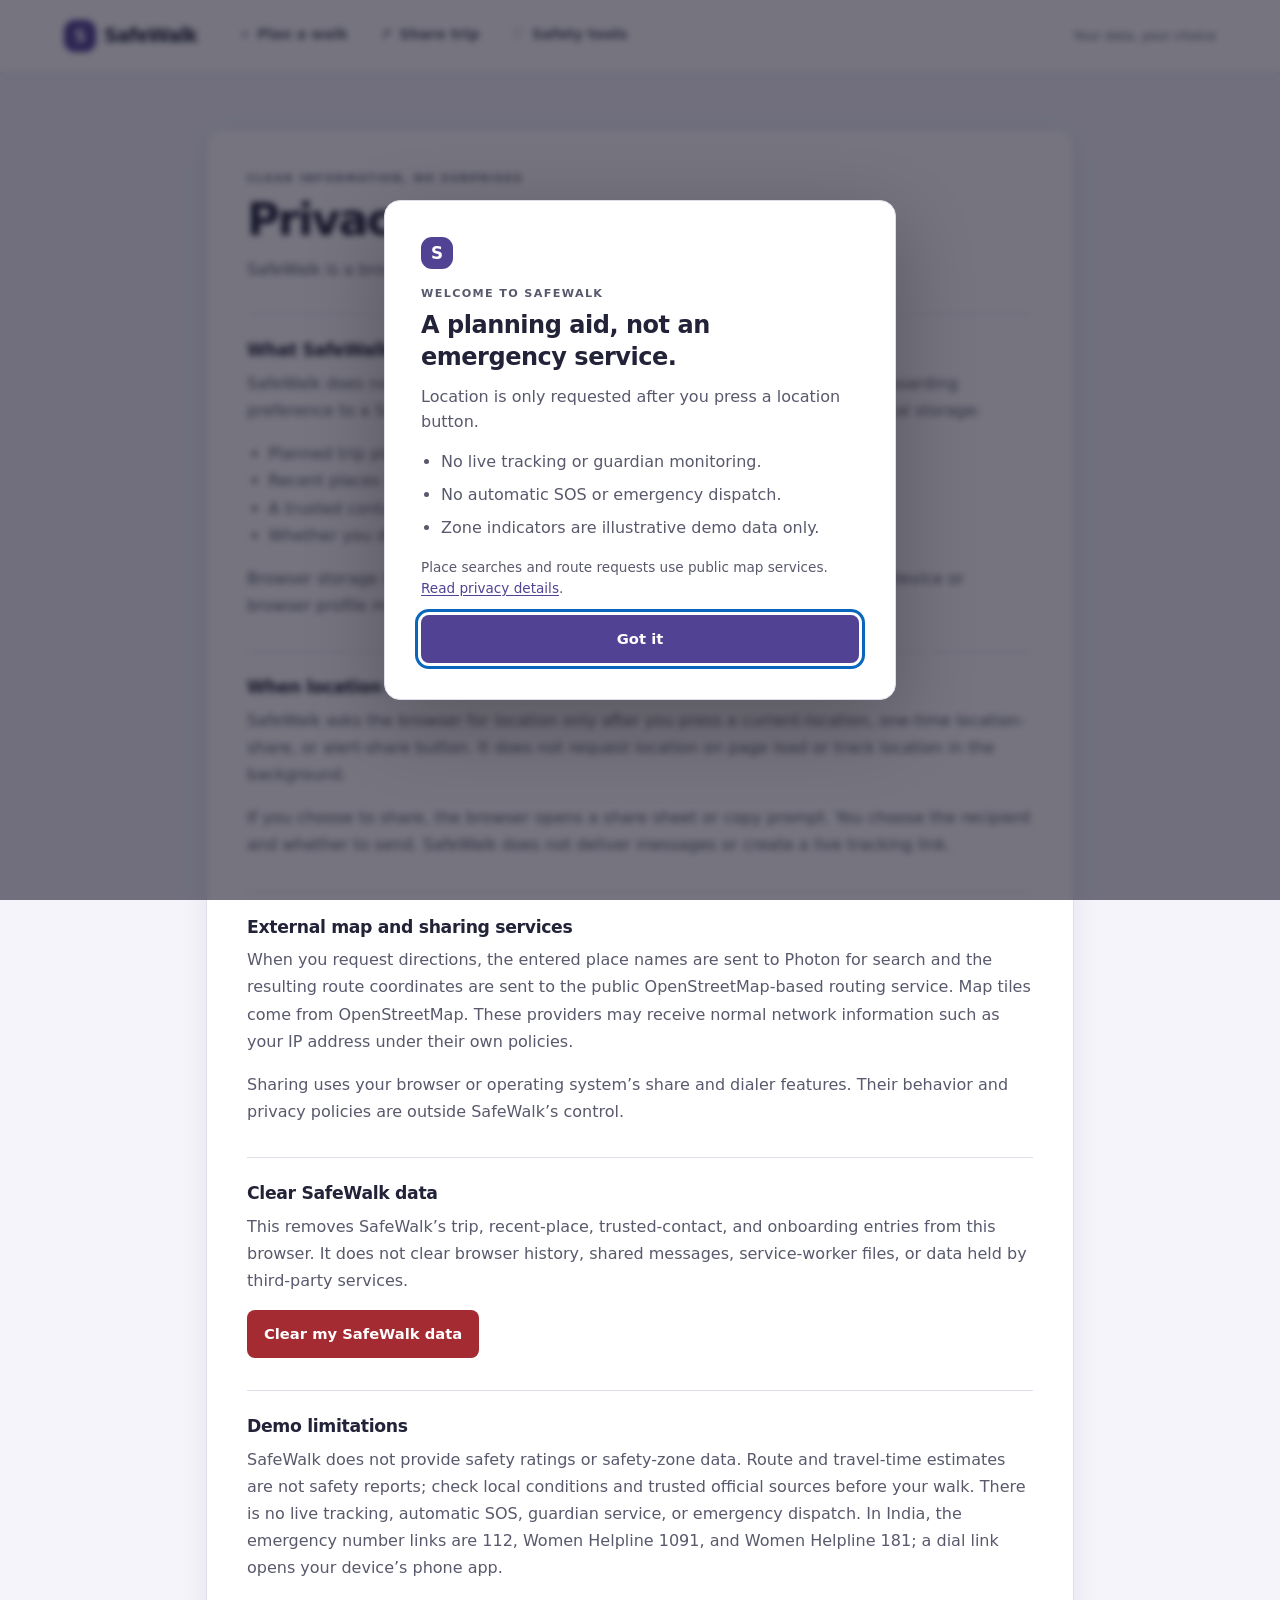
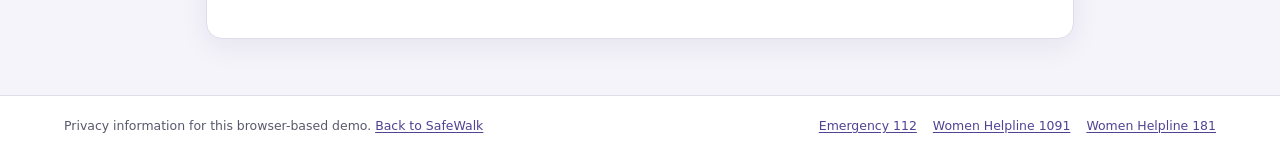
==== privacy.html @ 70c66b78 "Improve local setup and clarify safety limits Co-authored-by: Copilot <223556219+Copilot@users.norep" ====
<!doctype html>
<html lang="en">
  <head>
    <meta charset="utf-8">
    <meta name="viewport" content="width=device-width, initial-scale=1, viewport-fit=cover">
    <meta name="theme-color" content="#f5f4fb">
    <meta name="description" content="SafeWalk privacy information: browser storage, user-triggered location, and third-party map services.">
    <meta property="og:title" content="Privacy | SafeWalk">
    <meta property="og:description" content="Learn what SafeWalk stores locally and when your location is used.">
    <meta property="og:type" content="website">
    <link rel="manifest" href="manifest.json">
    <link rel="icon" href="assets/icon.svg" type="image/svg+xml">
    <link rel="stylesheet" href="css/style.css">
    <title>Privacy | SafeWalk</title>
    <script defer src="js/utils.js"></script>
    <script defer src="js/app.js"></script>
    <script defer src="js/privacy.js"></script>
  </head>
  <body>
    <a class="skip-link" href="#main-content">Skip to main content</a>
    <header class="site-header">
      <a class="brand" href="index.html" aria-label="SafeWalk home"><span class="brand-mark" aria-hidden="true">S</span>SafeWalk</a>
      <nav class="primary-nav" aria-label="Main navigation">
        <a class="nav-link" href="index.html"><span aria-hidden="true">⌖</span> Plan a walk</a>
        <a class="nav-link" href="track.html"><span aria-hidden="true">↗</span> Share trip</a>
        <a class="nav-link" href="safety.html"><span aria-hidden="true">♡</span> Safety tools</a>
      </nav>
      <span class="header-privacy">Your data, your choice</span>
    </header>

    <main id="main-content" class="feature-shell">
      <article class="feature-card card privacy-page">
        <div class="eyebrow">CLEAR INFORMATION, NO SURPRISES</div>
        <h1 id="page-title">Privacy.</h1>
        <p class="intro">SafeWalk is a browser-only demo. It has no application server or user accounts.</p>

        <section class="privacy-section">
          <h2>What SafeWalk stores</h2>
          <p>SafeWalk does not send your saved trip, trusted contact, recent searches, or onboarding preference to a SafeWalk server. These items may be stored in this browser’s local storage:</p>
          <ul>
            <li>Planned trip place names, distance, and walk estimate.</li>
            <li>Recent places you searched for.</li>
            <li>A trusted contact name and phone number, if you save one.</li>
            <li>Whether you dismissed the first-visit explanation.</li>
          </ul>
          <p>Browser storage is not encrypted by SafeWalk. Other people with access to this device or browser profile may be able to view it.</p>
        </section>

        <section class="privacy-section">
          <h2>When location is used</h2>
          <p>SafeWalk asks the browser for location only after you press a current-location, one-time location-share, or alert-share button. It does not request location on page load or track location in the background.</p>
          <p>If you choose to share, the browser opens a share sheet or copy prompt. You choose the recipient and whether to send. SafeWalk does not deliver messages or create a live tracking link.</p>
        </section>

        <section class="privacy-section">
          <h2>External map and sharing services</h2>
          <p>When you request directions, the entered place names are sent to Photon for search and the resulting route coordinates are sent to the public OpenStreetMap-based routing service. Map tiles come from OpenStreetMap. These providers may receive normal network information such as your IP address under their own policies.</p>
          <p>Sharing uses your browser or operating system’s share and dialer features. Their behavior and privacy policies are outside SafeWalk’s control.</p>
        </section>

        <section class="privacy-section">
          <h2>Clear SafeWalk data</h2>
          <p>This removes SafeWalk’s trip, recent-place, trusted-contact, and onboarding entries from this browser. It does not clear browser history, shared messages, service-worker files, or data held by third-party services.</p>
          <button id="clear-data" class="button button-danger" type="button">Clear my SafeWalk data</button>
        </section>

        <section class="privacy-section">
          <h2>Demo limitations</h2>
          <p>SafeWalk does not provide safety ratings or safety-zone data. Route and travel-time estimates are not safety reports; check local conditions and trusted official sources before your walk. There is no live tracking, automatic SOS, guardian service, or emergency dispatch. In India, the emergency number links are 112, Women Helpline 1091, and Women Helpline 181; a dial link opens your device’s phone app.</p>
        </section>
      </article>
    </main>

    <footer class="site-footer">
      <p>Privacy information for this browser-based demo. <a href="index.html">Back to SafeWalk</a></p>
      <p class="emergency-links"><a href="tel:112">Emergency 112</a><a href="tel:1091">Women Helpline 1091</a><a href="tel:181">Women Helpline 181</a></p>
    </footer>
    <nav class="mobile-nav" aria-label="Mobile navigation">
      <a href="index.html"><span aria-hidden="true">⌖</span>Plan</a>
      <a href="track.html"><span aria-hidden="true">↗</span>Share</a>
      <a href="safety.html"><span aria-hidden="true">♡</span>Safety</a>
      <a aria-current="page" href="privacy.html"><span aria-hidden="true">◉</span>Privacy</a>
    </nav>
    <div id="app-toast" class="toast" role="status" aria-live="polite" aria-atomic="true" hidden></div>
    <dialog id="onboarding-dialog" class="modal">
      <div class="modal-content">
        <span class="brand-mark" aria-hidden="true">S</span><p class="eyebrow">WELCOME TO SAFEWALK</p>
        <h2>A planning aid, not an emergency service.</h2>
        <p>Location is only requested after you press a location button.</p>
        <ul class="onboarding-list"><li>No live tracking or guardian monitoring.</li><li>No automatic SOS or emergency dispatch.</li><li>Zone indicators are illustrative demo data only.</li></ul>
        <p class="modal-privacy">Place searches and route requests use public map services. <a id="privacy-from-onboarding" href="privacy.html">Read privacy details</a>.</p>
        <button id="dismiss-onboarding" class="button button-primary full-button" type="button">Got it</button>
      </div>
    </dialog>
  </body>
</html>
---- css/style.css ----
:root {
  color-scheme: light dark;
  font-family: Inter, ui-sans-serif, system-ui, -apple-system, BlinkMacSystemFont, "Segoe UI", sans-serif;
  font-synthesis: none;
  text-rendering: optimizeLegibility;
  -webkit-font-smoothing: antialiased;
  -moz-osx-font-smoothing: grayscale;
  --space-1: .25rem;
  --space-2: .5rem;
  --space-3: .75rem;
  --space-4: 1rem;
  --space-5: 1.25rem;
  --space-6: 1.5rem;
  --space-8: 2rem;
  --space-10: 2.5rem;
  --radius-sm: .5rem;
  --radius-md: .75rem;
  --radius-lg: 1rem;
  --radius-xl: 1.25rem;
  --shadow-card: 0 8px 28px rgb(34 31 62 / 7%);
  --primary: #514294;
  --primary-hover: #423477;
  --button-primary: #514294;
  --button-primary-hover: #423477;
  --primary-soft: #eeebfa;
  --on-primary-soft: #34256d;
  --accent: #11766f;
  --danger: #a52b32;
  --danger-hover: #852129;
  --button-danger: #a52b32;
  --button-danger-hover: #852129;
  --danger-soft: #fff0ef;
  --text: #222238;
  --muted: #58596c;
  --subtle: #707185;
  --surface: #fff;
  --surface-raised: #fbfaff;
  --page: #f5f4fb;
  --line: #dedde9;
  --focus: #0867bd;
}

* { box-sizing: border-box; }

html { min-width: 320px; min-height: 100%; scroll-behavior: smooth; }
body { min-width: 320px; min-height: 100vh; margin: 0; padding-bottom: env(safe-area-inset-bottom); color: var(--text); background: var(--page); font-size: 1rem; line-height: 1.55; }
button, input, textarea { font: inherit; }
button, a { -webkit-tap-highlight-color: transparent; }
button { color: inherit; }
a { color: var(--primary); text-underline-offset: .15em; }
a:hover { color: var(--primary-hover); }
img, svg { max-width: 100%; }
h1, h2, h3, p { margin-top: 0; }
h1 { margin-bottom: var(--space-3); font-size: clamp(2rem, 5vw, 2.8rem); line-height: 1.12; letter-spacing: -.045em; }
h2 { font-size: 1.2rem; line-height: 1.3; letter-spacing: -.02em; }
[hidden] { display: none !important; }

:focus-visible { outline: 3px solid var(--focus); outline-offset: 3px; }
.skip-link { position: fixed; z-index: 2000; top: var(--space-2); left: var(--space-2); padding: var(--space-3) var(--space-4); transform: translateY(-160%); border-radius: var(--radius-sm); color: #fff; background: var(--primary); }
.skip-link:focus { transform: translateY(0); }

.site-header { position: sticky; z-index: 50; top: 0; display: flex; min-height: 4.5rem; align-items: center; gap: var(--space-8); padding: 0 clamp(1rem, 5vw, 5.5rem); border-bottom: 1px solid var(--line); background: var(--surface); }
.brand { display: inline-flex; min-height: 44px; align-items: center; gap: var(--space-2); color: var(--text); font-size: 1.18rem; font-weight: 800; letter-spacing: -.04em; text-decoration: none; }
.brand:hover { color: var(--text); }
.brand-mark { display: inline-grid; width: 2rem; height: 2rem; flex: 0 0 auto; place-items: center; border-radius: 11px; color: #fff; background: var(--primary); font-size: 1.05rem; font-weight: 800; }
.primary-nav { display: flex; height: 4.5rem; align-items: stretch; gap: var(--space-2); }
.nav-link { display: inline-flex; min-height: 44px; align-items: center; gap: var(--space-2); padding: 0 var(--space-3); border-bottom: 3px solid transparent; color: var(--muted); font-size: .88rem; font-weight: 600; text-decoration: none; transition: color 180ms ease, border-color 180ms ease; }
.nav-link[aria-current="page"] { border-color: var(--primary); color: var(--primary); }
.header-privacy { display: inline-flex; min-height: 44px; align-items: center; gap: var(--space-2); margin-left: auto; color: var(--muted); font-size: .8rem; text-decoration: none; }
.privacy-dot { width: .55rem; height: .55rem; border-radius: 50%; background: var(--accent); }
.offline-banner { padding: var(--space-3) var(--space-4); color: var(--text); background: #fff2cc; text-align: center; font-size: .88rem; }

.app-shell { display: grid; width: min(100%, 1440px); grid-template-columns: minmax(320px, 430px) minmax(0, 1fr); align-items: start; gap: clamp(1.5rem, 4vw, 3.5rem); margin: 0 auto; padding: clamp(1.5rem, 5vw, 3.5rem) clamp(1rem, 5vw, 5.5rem); }
.planner { padding: var(--space-2) 0; }
.eyebrow { display: block; margin-bottom: var(--space-2); color: var(--subtle); font-size: .7rem; font-weight: 750; letter-spacing: .12em; }
.intro { margin-bottom: var(--space-6); color: var(--muted); font-size: 1rem; }
.route-form { position: relative; }
.route-form label, .stack-form label, .safety-section label { display: block; margin: 0 0 var(--space-2); color: var(--text); font-size: .88rem; font-weight: 700; }
.input-wrap { display: flex; min-height: 3rem; align-items: center; padding: 0 var(--space-3); border: 1px solid var(--line); border-radius: var(--radius-sm); background: var(--surface); transition: border-color 180ms ease, box-shadow 180ms ease; }
.input-wrap:focus-within { border-color: var(--primary); box-shadow: 0 0 0 3px color-mix(in srgb, var(--primary) 16%, transparent); }
.input-wrap input { width: 100%; min-width: 0; min-height: 2.8rem; border: 0; outline: 0; color: var(--text); background: transparent; font-size: .92rem; }
.input-wrap input::placeholder, input::placeholder, textarea::placeholder { color: var(--subtle); opacity: 1; }
.field-dot { width: .65rem; height: .65rem; flex: 0 0 auto; margin-right: var(--space-3); border: 2px solid var(--accent); border-radius: 50%; }
.destination-dot { border-color: var(--danger); }
.text-button { min-height: 44px; padding: var(--space-2) 0; border: 0; color: var(--primary); background: transparent; font-size: .88rem; font-weight: 650; text-align: left; cursor: pointer; }
.text-button:hover { text-decoration: underline; }
.location-button { margin: var(--space-1) 0 var(--space-3) var(--space-5); }
.route-connector { position: absolute; top: 5rem; left: 1.29rem; height: 2.5rem; border-left: 1px dashed var(--line); }

.button { display: inline-flex; min-height: 48px; align-items: center; justify-content: center; gap: var(--space-3); padding: var(--space-3) var(--space-4); border: 1px solid transparent; border-radius: var(--radius-sm); font-size: .92rem; font-weight: 700; line-height: 1.25; text-align: center; text-decoration: none; cursor: pointer; transition: background-color 180ms ease, border-color 180ms ease, color 180ms ease, transform 180ms ease; }
.button:hover { transform: translateY(-1px); }
.button:disabled { transform: none; cursor: wait; opacity: .7; }
.button-primary { color: #fff; background: var(--button-primary); }
.button-primary:hover { color: #fff; background: var(--button-primary-hover); }
.button-secondary { border-color: var(--line); color: var(--primary); background: var(--surface); }
.button-secondary:hover { border-color: var(--primary); color: var(--primary-hover); background: var(--primary-soft); }
.button-danger { color: #fff; background: var(--button-danger); }
.button-danger:hover { color: #fff; background: var(--button-danger-hover); }
.full-button { display: flex; width: 100%; margin-top: var(--space-4); }
.compact-button { min-height: 44px; padding: var(--space-2) var(--space-3); }
.status { min-height: 1.5rem; margin: var(--space-3) 0 0; color: var(--muted); font-size: .84rem; line-height: 1.5; }
.status.error { color: var(--danger); }

.card { border: 1px solid var(--line); border-radius: var(--radius-lg); background: var(--surface); box-shadow: var(--shadow-card); }
.route-result { margin-top: var(--space-4); padding: var(--space-5); }
.result-heading { display: flex; align-items: center; justify-content: space-between; gap: var(--space-3); }
.result-heading h2 { margin: 0; overflow-wrap: anywhere; font-size: 1.08rem; }
.metrics-row { display: grid; grid-template-columns: repeat(2, minmax(0, 1fr)); gap: var(--space-3); margin: var(--space-4) 0; }
.metric { display: grid; gap: var(--space-1); padding: var(--space-3); border-radius: var(--radius-sm); background: var(--surface-raised); }
.metric-label { color: var(--muted); font-size: .76rem; }
.metric strong { font-size: 1rem; }
.disclaimer, .demo-note { margin: var(--space-3) 0 0; color: var(--muted); font-size: .78rem; line-height: 1.5; }
.recent-searches { margin-top: var(--space-6); }
.section-heading { display: flex; align-items: center; justify-content: space-between; }
.section-heading h2 { margin: 0; font-size: 1rem; }
.recent-list { display: grid; gap: var(--space-2); margin: var(--space-2) 0 0; padding: 0; list-style: none; }
.recent-list button { width: 100%; min-height: 44px; padding: var(--space-2) var(--space-3); border: 1px solid var(--line); border-radius: var(--radius-sm); color: var(--text); background: var(--surface); text-align: left; cursor: pointer; }
.recent-list button:hover { border-color: var(--primary); background: var(--primary-soft); }
.attribution { margin: var(--space-5) 0 0; color: var(--muted); font-size: .75rem; line-height: 1.6; }
.attribution a { color: var(--primary); }

.map-panel { position: sticky; top: 5.5rem; min-height: 34rem; overflow: hidden; background: var(--surface-raised); }
#map { width: 100%; height: 34rem; min-height: 28rem; background: var(--surface-raised); }
.map-placeholder { display: grid; min-height: 28rem; place-items: center; margin: 0; padding: var(--space-8); color: var(--muted); text-align: center; }
.map-hint { position: absolute; z-index: 400; top: var(--space-4); left: 50%; transform: translateX(-50%); padding: var(--space-2) var(--space-3); border: 1px solid var(--line); border-radius: var(--radius-sm); color: var(--muted); background: var(--surface); box-shadow: var(--shadow-card); font-size: .78rem; white-space: nowrap; pointer-events: none; }
.map-hint span { color: var(--primary); }
.leaflet-container { font-family: inherit; }
.leaflet-control-zoom a { width: 44px !important; height: 44px !important; line-height: 44px !important; }

.feature-shell { width: min(100%, 900px); margin: 0 auto; padding: clamp(1.5rem, 5vw, 3.5rem) var(--space-4); }
.feature-card { padding: clamp(1.25rem, 5vw, 2.5rem); }
.feature-card > .intro { max-width: 42rem; }
.feature-card h1 { margin-bottom: var(--space-3); }
.feature-card h2 { margin: 0 0 var(--space-2); font-size: 1.18rem; }
.card-inset { padding: var(--space-5); border: 1px solid var(--line); border-radius: var(--radius-md); background: var(--surface-raised); }
.trip-details h2 { margin: var(--space-1) 0; overflow-wrap: anywhere; }
.trip-details .metrics-row { margin-bottom: var(--space-2); }
.muted-copy, .empty-state p, .location-share p, .safety-section > p, .emergency-card p, .notice { color: var(--muted); font-size: .9rem; line-height: 1.6; }
.button-row { display: flex; flex-wrap: wrap; gap: var(--space-2); margin-top: var(--space-3); }
.button-row .button { flex: 1 1 10rem; }
.empty-state { margin: var(--space-4) 0; }
.empty-state p { margin-bottom: var(--space-3); }
.location-share { margin-top: var(--space-5); }
.section-icon { display: grid; width: 2.5rem; height: 2.5rem; place-items: center; margin-bottom: var(--space-3); border-radius: var(--radius-sm); color: var(--primary); background: var(--primary-soft); font-size: 1.2rem; }
.notice { margin: var(--space-5) 0 0; padding: var(--space-4); border-left: 4px solid var(--accent); border-radius: var(--radius-sm); background: var(--surface-raised); }

.emergency-card { display: flex; align-items: center; justify-content: space-between; gap: var(--space-5); padding: var(--space-5); border: 1px solid color-mix(in srgb, var(--danger) 30%, var(--line)); border-radius: var(--radius-md); background: var(--danger-soft); }
.emergency-card h2 { margin: 0 0 var(--space-2); }
.emergency-card p { margin: 0; }
.emergency-button { min-width: 9.5rem; min-height: 56px; font-size: 1rem; }
.safety-section, .privacy-section { margin-top: var(--space-8); padding-top: var(--space-6); border-top: 1px solid var(--line); }
.safety-section h2, .privacy-section h2 { margin-bottom: var(--space-2); font-size: 1.08rem; }
.safety-section > p { margin-bottom: var(--space-3); }
.stack-form { display: grid; gap: var(--space-2); }
.stack-form label { margin: var(--space-2) 0 0; }
.stack-form input, .safety-section input, .safety-section textarea { width: 100%; min-height: 48px; padding: var(--space-3); border: 1px solid var(--line); border-radius: var(--radius-sm); color: var(--text); background: var(--surface); }
.safety-section textarea { min-height: 7rem; resize: vertical; }
.stack-form input:focus-visible, .safety-section input:focus-visible, .safety-section textarea:focus-visible { outline: 3px solid var(--focus); outline-offset: 2px; }
.field-help { margin: 0; color: var(--muted); font-size: .78rem; }
.saved-contact { display: flex; align-items: center; justify-content: space-between; gap: var(--space-3); margin-top: var(--space-4); padding: var(--space-3); border: 1px solid var(--line); border-radius: var(--radius-sm); background: var(--surface-raised); }
.saved-contact span { display: grid; gap: var(--space-1); overflow-wrap: anywhere; }
.saved-contact small { color: var(--muted); }
.privacy-section p, .privacy-section li { color: var(--muted); line-height: 1.7; }
.privacy-section ul { padding-left: 1.35rem; }

.site-footer { display: flex; flex-wrap: wrap; align-items: center; justify-content: space-between; gap: var(--space-3) var(--space-6); padding: var(--space-5) clamp(1rem, 5vw, 5.5rem) calc(var(--space-5) + env(safe-area-inset-bottom)); border-top: 1px solid var(--line); color: var(--muted); background: var(--surface); font-size: .78rem; }
.site-footer p { margin: 0; }
.site-footer a { color: var(--primary); }
.emergency-links { display: flex; flex-wrap: wrap; gap: var(--space-3) var(--space-4); }
.mobile-nav { display: none; }

.toast { position: fixed; z-index: 2000; right: var(--space-4); bottom: var(--space-4); max-width: min(28rem, calc(100vw - 2rem)); padding: var(--space-3) var(--space-4); border: 1px solid var(--line); border-left: 4px solid var(--primary); border-radius: var(--radius-sm); color: var(--text); background: var(--surface); box-shadow: var(--shadow-card); font-size: .88rem; }
.toast[data-type="error"] { border-left-color: var(--danger); }
.toast[data-type="success"] { border-left-color: var(--accent); }
.modal { width: min(32rem, calc(100vw - 2rem)); max-width: none; max-height: min(90vh, 48rem); padding: 0; overflow: auto; border: 1px solid var(--line); border-radius: var(--radius-lg); color: var(--text); background: var(--surface); box-shadow: 0 24px 80px rgb(0 0 0 / 24%); }
.modal::backdrop { background: rgb(18 17 35 / 58%); backdrop-filter: blur(3px); }
.modal-content { padding: clamp(1.5rem, 5vw, 2.25rem); }
.modal-content .brand-mark { margin-bottom: var(--space-4); }
.modal-content h2 { margin-bottom: var(--space-3); font-size: 1.5rem; }
.modal-content p, .onboarding-list { color: var(--muted); }
.onboarding-list { display: grid; gap: var(--space-2); padding-left: 1.25rem; }
.modal-privacy { font-size: .85rem; }
.modal-overlay { position: fixed; z-index: 1500; inset: 0; display: grid; place-items: center; padding: var(--space-4); background: rgb(14 12 28 / 94%); }
.call-screen { display: flex; width: min(27rem, 100%); min-height: min(42rem, 90vh); flex-direction: column; align-items: center; justify-content: space-evenly; padding: var(--space-6); border: 1px solid rgb(255 255 255 / 22%); border-radius: var(--radius-xl); color: #fff; background: linear-gradient(160deg, #282044, #12121f); text-align: center; }
.call-demo-badge { padding: var(--space-2) var(--space-3); border: 1px solid rgb(255 255 255 / 38%); border-radius: 999px; font-size: .72rem; font-weight: 800; letter-spacing: .08em; }
.caller-orbit { display: grid; width: 8rem; height: 8rem; place-items: center; border: 1px solid rgb(255 255 255 / 32%); border-radius: 50%; animation: call-pulse 1800ms ease-out infinite; }
.caller-orbit span { display: grid; width: 6rem; height: 6rem; place-items: center; border-radius: 50%; color: #34256d; background: #fff; font-size: 2rem; }
.call-label { margin: 0; color: #e3deee; }
.call-screen h2 { margin: 0; font-size: 2rem; }
.call-screen p { color: #e3deee; }
.call-screen .button { min-width: 12rem; }
.cover-overlay { position: fixed; z-index: 1600; inset: 0; display: grid; place-items: center; padding: var(--space-4); color: #20202b; background: #f1f0eb; }
.cover-card { width: min(28rem, 100%); padding: var(--space-8); border-radius: var(--radius-lg); background: #fff; box-shadow: var(--shadow-card); }
.cover-card h2 { font-size: 1.6rem; }

.route-loading { display: grid; gap: var(--space-3); margin-top: var(--space-4); }
.skeleton { display: block; border-radius: var(--radius-sm); background: linear-gradient(90deg, var(--line), var(--surface-raised), var(--line)); background-size: 200% 100%; animation: shimmer 1400ms ease-in-out infinite; }
.skeleton-line { width: 90%; height: 1rem; }
.skeleton-line.short { width: 56%; }
.skeleton-card { height: 6rem; }
@keyframes shimmer { to { background-position: -200% 0; } }
@keyframes call-pulse { 50% { box-shadow: 0 0 0 16px rgb(255 255 255 / 6%); } }

@media (prefers-color-scheme: dark) {
  :root {
    --primary: #c4b8ff;
    --primary-hover: #d7ceff;
    --button-primary: #6554a1;
    --button-primary-hover: #7866b7;
    --primary-soft: #302a49;
    --on-primary-soft: #e5dcff;
    --accent: #69d6c6;
    --danger: #ff9a9d;
    --danger-hover: #ffb1b1;
    --button-danger: #a52b32;
    --button-danger-hover: #852129;
    --danger-soft: #3b252b;
    --text: #f0effa;
    --muted: #c5c3d6;
    --subtle: #aaa8bd;
    --surface: #1d1b29;
    --surface-raised: #252332;
    --page: #15141d;
    --line: #3a3848;
    --focus: #88c7ff;
    --shadow-card: 0 8px 28px rgb(0 0 0 / 18%);
  }
  .brand-mark { color: #181522; }
  .input-wrap input { color: var(--text); }
  .emergency-card { border-color: #704146; }
  .demo-pill { color: var(--on-primary-soft); }
  .offline-banner { color: #261e08; }
}

@media (max-width: 760px) {
  body { padding-bottom: calc(4.5rem + env(safe-area-inset-bottom)); }
  .site-header { position: relative; min-height: 4rem; justify-content: space-between; padding: 0 var(--space-4); }
  .primary-nav { display: none; }
  .header-privacy { margin-left: auto; font-size: .76rem; }
  .app-shell { display: flex; flex-direction: column; gap: var(--space-5); padding: var(--space-6) var(--space-4); }
  .planner { width: 100%; }
  .map-panel { position: relative; top: auto; width: 100%; min-height: 25rem; }
  #map, .map-placeholder { height: 25rem; min-height: 25rem; }
  .feature-shell { padding: var(--space-6) var(--space-4); }
  .feature-card { padding: var(--space-5); }
  .emergency-card { align-items: stretch; flex-direction: column; }
  .emergency-button { width: 100%; }
  .site-footer { padding-bottom: calc(var(--space-5) + 4.5rem + env(safe-area-inset-bottom)); }
  .mobile-nav { position: fixed; z-index: 100; right: 0; bottom: 0; left: 0; display: grid; grid-template-columns: repeat(4, 1fr); padding: var(--space-1) var(--space-2) calc(var(--space-1) + env(safe-area-inset-bottom)); border-top: 1px solid var(--line); background: var(--surface); }
  .mobile-nav a { display: flex; min-height: 3.5rem; flex-direction: column; align-items: center; justify-content: center; gap: 1px; border-radius: var(--radius-sm); color: var(--muted); font-size: .7rem; font-weight: 650; text-decoration: none; }
  .mobile-nav a span { font-size: 1.15rem; line-height: 1.2; }
  .mobile-nav a[aria-current="page"] { color: var(--primary); background: var(--primary-soft); }
  .toast { right: var(--space-3); bottom: calc(4.5rem + var(--space-2) + env(safe-area-inset-bottom)); left: var(--space-3); max-width: none; }
}

@media (max-width: 420px) {
  .header-privacy { max-width: 9rem; font-size: .7rem; }
  .card-inset { padding: var(--space-4); }
  .metrics-row { gap: var(--space-2); }
}

@media (prefers-reduced-motion: reduce) {
  *, *::before, *::after { scroll-behavior: auto !important; animation-duration: .01ms !important; animation-iteration-count: 1 !important; transition-duration: .01ms !important; }
}
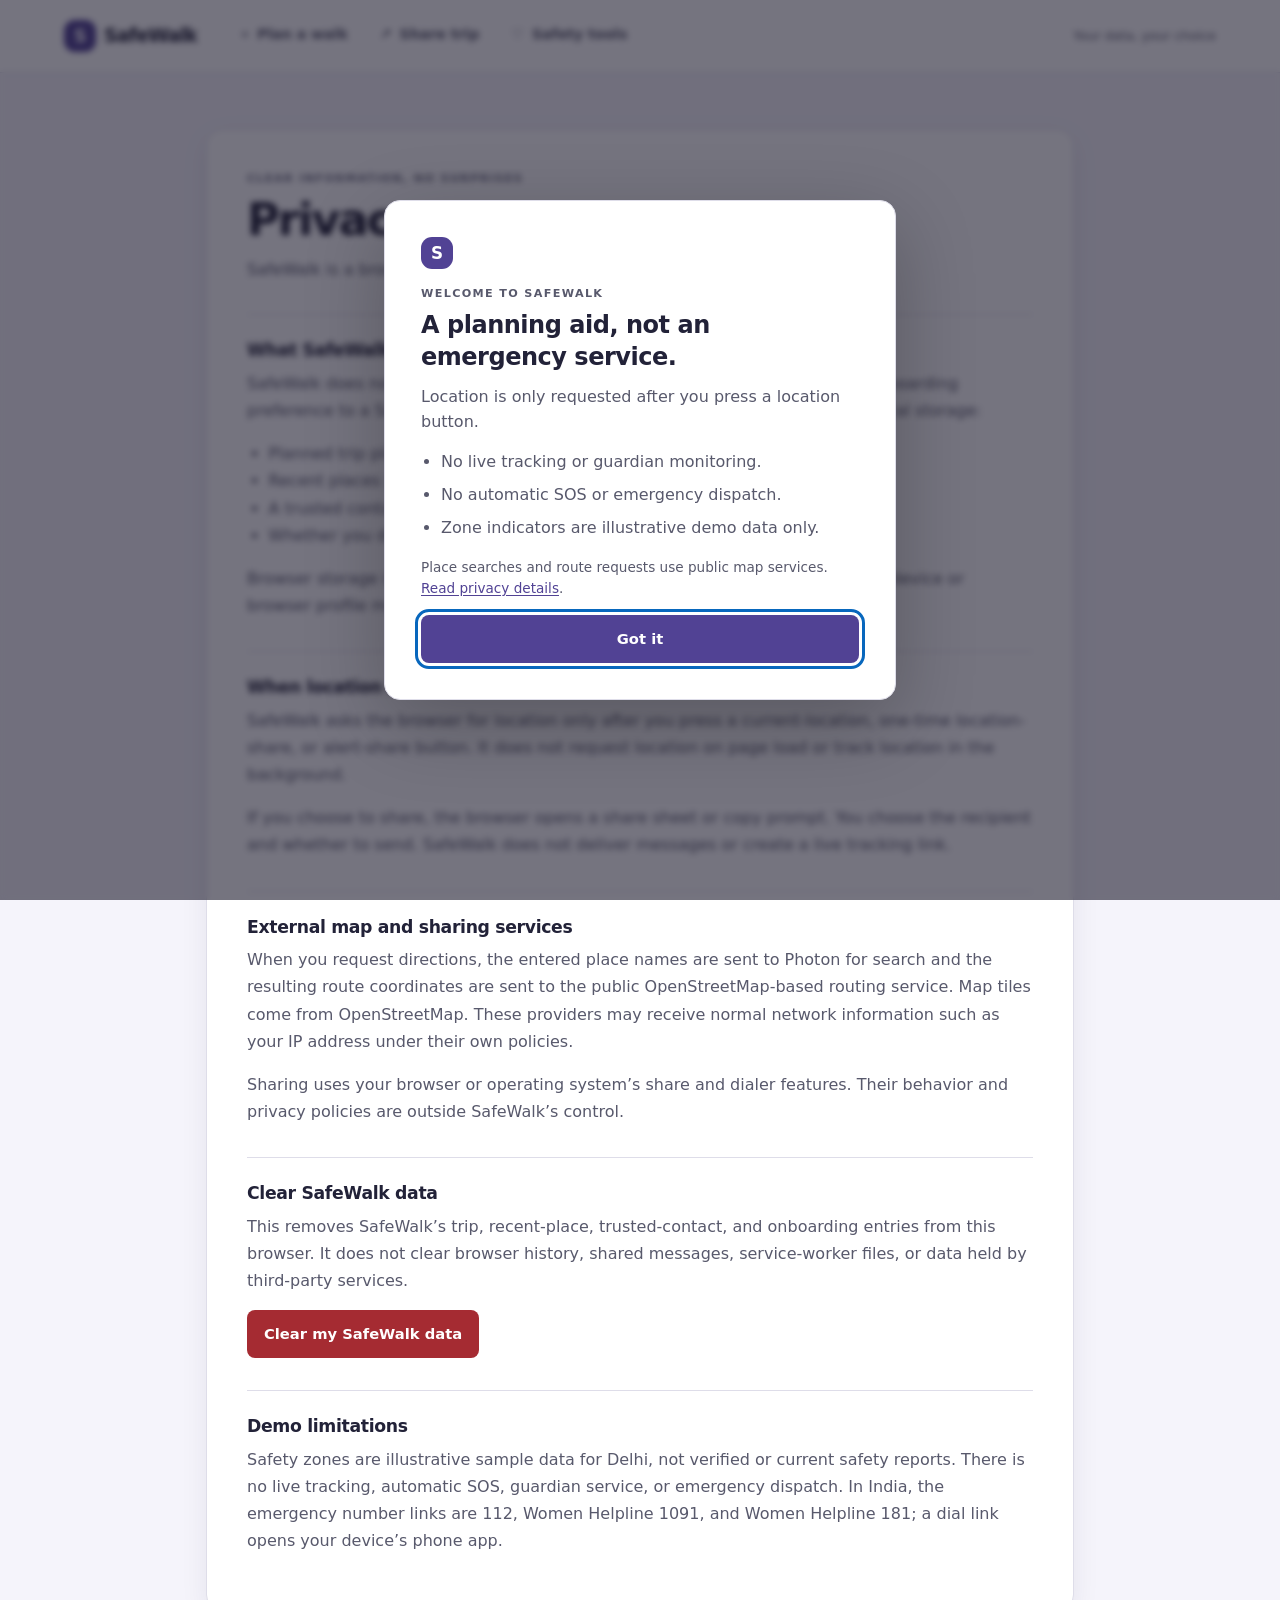
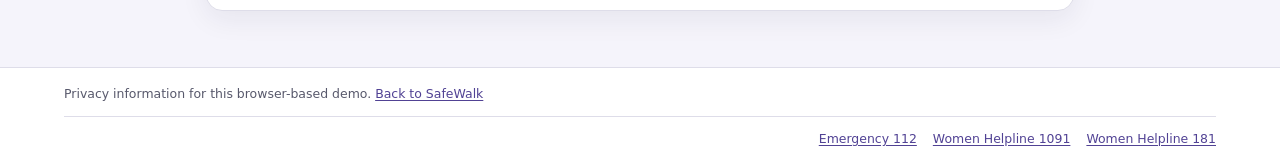
==== commit 0237c8f9: "Complete privacy-first SafeWalk redesign Co-authored-by: Copilot <223556219+Copilot@users.noreply.gi" ====
--- a/privacy.html
+++ b/privacy.html
@@ -66,7 +66,7 @@
 
         <section class="privacy-section">
           <h2>Demo limitations</h2>
-          <p>SafeWalk does not provide safety ratings or safety-zone data. Route and travel-time estimates are not safety reports; check local conditions and trusted official sources before your walk. There is no live tracking, automatic SOS, guardian service, or emergency dispatch. In India, the emergency number links are 112, Women Helpline 1091, and Women Helpline 181; a dial link opens your device’s phone app.</p>
+          <p>Safety zones are illustrative sample data for Delhi, not verified or current safety reports. There is no live tracking, automatic SOS, guardian service, or emergency dispatch. In India, the emergency number links are 112, Women Helpline 1091, and Women Helpline 181; a dial link opens your device’s phone app.</p>
         </section>
       </article>
     </main>
--- a/css/style.css
+++ b/css/style.css
@@ -43,7 +43,7 @@
 * { box-sizing: border-box; }
 
 html { min-width: 320px; min-height: 100%; scroll-behavior: smooth; }
-body { min-width: 320px; min-height: 100vh; margin: 0; padding-bottom: env(safe-area-inset-bottom); color: var(--text); background: var(--page); font-size: 1rem; line-height: 1.55; }
+body { display: flex; min-width: 320px; min-height: 100vh; min-height: 100svh; flex-direction: column; margin: 0; padding-bottom: env(safe-area-inset-bottom); color: var(--text); background: var(--page); font-size: 1rem; line-height: 1.55; }
 button, input, textarea { font: inherit; }
 button, a { -webkit-tap-highlight-color: transparent; }
 button { color: inherit; }
@@ -70,7 +70,7 @@
 .privacy-dot { width: .55rem; height: .55rem; border-radius: 50%; background: var(--accent); }
 .offline-banner { padding: var(--space-3) var(--space-4); color: var(--text); background: #fff2cc; text-align: center; font-size: .88rem; }
 
-.app-shell { display: grid; width: min(100%, 1440px); grid-template-columns: minmax(320px, 430px) minmax(0, 1fr); align-items: start; gap: clamp(1.5rem, 4vw, 3.5rem); margin: 0 auto; padding: clamp(1.5rem, 5vw, 3.5rem) clamp(1rem, 5vw, 5.5rem); }
+.app-shell { display: grid; width: min(100%, 1440px); min-height: 0; flex: 1 0 auto; grid-template-columns: minmax(320px, 430px) minmax(0, 1fr); align-items: start; gap: clamp(1.5rem, 4vw, 3.5rem); margin: 0 auto; padding: clamp(1.5rem, 5vw, 3.5rem) clamp(1rem, 5vw, 5.5rem); }
 .planner { padding: var(--space-2) 0; }
 .eyebrow { display: block; margin-bottom: var(--space-2); color: var(--subtle); font-size: .7rem; font-weight: 750; letter-spacing: .12em; }
 .intro { margin-bottom: var(--space-6); color: var(--muted); font-size: 1rem; }
@@ -109,6 +109,11 @@
 .metric { display: grid; gap: var(--space-1); padding: var(--space-3); border-radius: var(--radius-sm); background: var(--surface-raised); }
 .metric-label { color: var(--muted); font-size: .76rem; }
 .metric strong { font-size: 1rem; }
+.demo-label { display: flex; flex-wrap: wrap; align-items: center; gap: var(--space-2); margin: var(--space-3) 0; color: var(--muted); font-size: .8rem; }
+.demo-pill { display: inline-flex; min-height: 26px; align-items: center; padding: 0 var(--space-2); border: 1px solid var(--line); border-radius: 999px; color: var(--on-primary-soft); background: var(--primary-soft); font-size: .68rem; font-weight: 800; letter-spacing: .05em; }
+.safety-result { display: flex; align-items: center; gap: var(--space-3); padding: var(--space-3); border: 1px solid var(--line); border-radius: var(--radius-sm); background: var(--surface-raised); }
+.score-number { color: var(--primary); font-size: 1.3rem; font-weight: 800; }
+.score-caption { color: var(--text); font-size: .82rem; line-height: 1.4; }
 .disclaimer, .demo-note { margin: var(--space-3) 0 0; color: var(--muted); font-size: .78rem; line-height: 1.5; }
 .recent-searches { margin-top: var(--space-6); }
 .section-heading { display: flex; align-items: center; justify-content: space-between; }
@@ -127,7 +132,7 @@
 .leaflet-container { font-family: inherit; }
 .leaflet-control-zoom a { width: 44px !important; height: 44px !important; line-height: 44px !important; }
 
-.feature-shell { width: min(100%, 900px); margin: 0 auto; padding: clamp(1.5rem, 5vw, 3.5rem) var(--space-4); }
+.feature-shell { width: min(100%, 900px); flex: 1 0 auto; margin: 0 auto; padding: clamp(1.5rem, 5vw, 3.5rem) var(--space-4); }
 .feature-card { padding: clamp(1.25rem, 5vw, 2.5rem); }
 .feature-card > .intro { max-width: 42rem; }
 .feature-card h1 { margin-bottom: var(--space-3); }
@@ -163,10 +168,10 @@
 .privacy-section p, .privacy-section li { color: var(--muted); line-height: 1.7; }
 .privacy-section ul { padding-left: 1.35rem; }
 
-.site-footer { display: flex; flex-wrap: wrap; align-items: center; justify-content: space-between; gap: var(--space-3) var(--space-6); padding: var(--space-5) clamp(1rem, 5vw, 5.5rem) calc(var(--space-5) + env(safe-area-inset-bottom)); border-top: 1px solid var(--line); color: var(--muted); background: var(--surface); font-size: .78rem; }
+.site-footer { display: flex; flex-direction: column; align-items: flex-start; justify-content: center; gap: var(--space-3); margin-top: auto; padding: var(--space-4) clamp(1rem, 5vw, 5.5rem) calc(var(--space-4) + env(safe-area-inset-bottom)); border-top: 1px solid var(--line); color: var(--muted); background: var(--surface); font-size: .78rem; }
 .site-footer p { margin: 0; }
 .site-footer a { color: var(--primary); }
-.emergency-links { display: flex; flex-wrap: wrap; gap: var(--space-3) var(--space-4); }
+.emergency-links { display: flex; width: 100%; flex-wrap: wrap; justify-content: flex-end; gap: var(--space-3) var(--space-4); padding-top: var(--space-3); border-top: 1px solid var(--line); }
 .mobile-nav { display: none; }
 
 .toast { position: fixed; z-index: 2000; right: var(--space-4); bottom: var(--space-4); max-width: min(28rem, calc(100vw - 2rem)); padding: var(--space-3) var(--space-4); border: 1px solid var(--line); border-left: 4px solid var(--primary); border-radius: var(--radius-sm); color: var(--text); background: var(--surface); box-shadow: var(--shadow-card); font-size: .88rem; }
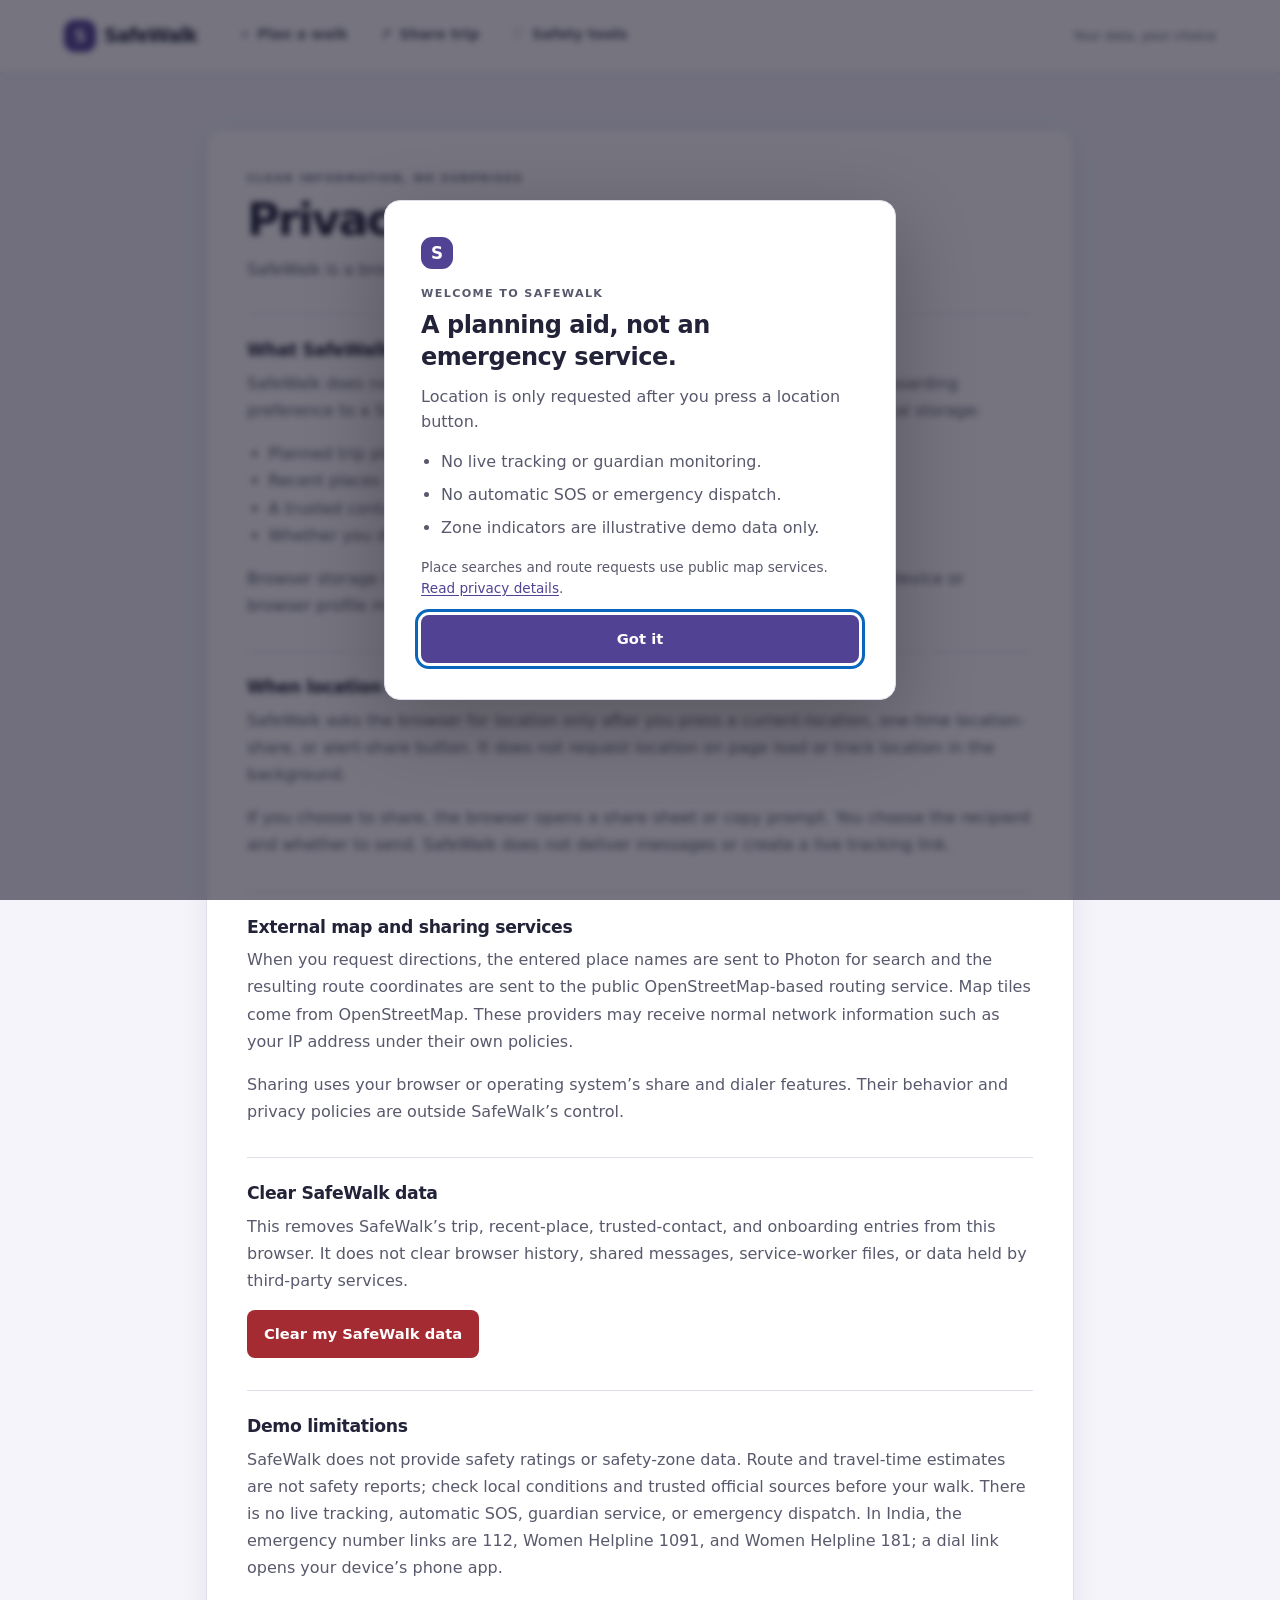
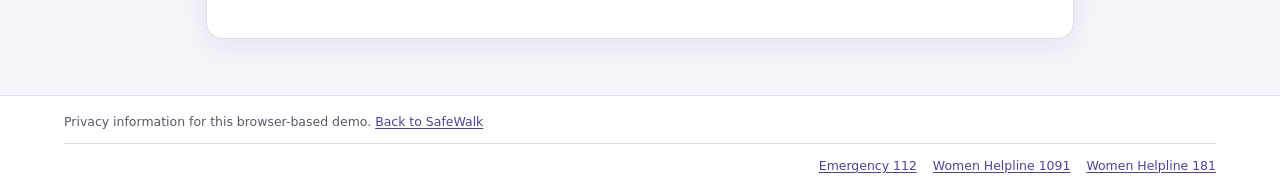
==== commit f18d0e86: "Merge branch 'main' of https://github.com/akashdebnath-alt/ABCD_Hackathon" ====
--- a/privacy.html
+++ b/privacy.html
@@ -66,7 +66,7 @@
 
         <section class="privacy-section">
           <h2>Demo limitations</h2>
-          <p>Safety zones are illustrative sample data for Delhi, not verified or current safety reports. There is no live tracking, automatic SOS, guardian service, or emergency dispatch. In India, the emergency number links are 112, Women Helpline 1091, and Women Helpline 181; a dial link opens your device’s phone app.</p>
+          <p>SafeWalk does not provide safety ratings or safety-zone data. Route and travel-time estimates are not safety reports; check local conditions and trusted official sources before your walk. There is no live tracking, automatic SOS, guardian service, or emergency dispatch. In India, the emergency number links are 112, Women Helpline 1091, and Women Helpline 181; a dial link opens your device’s phone app.</p>
         </section>
       </article>
     </main>
--- a/css/style.css
+++ b/css/style.css
@@ -109,11 +109,6 @@
 .metric { display: grid; gap: var(--space-1); padding: var(--space-3); border-radius: var(--radius-sm); background: var(--surface-raised); }
 .metric-label { color: var(--muted); font-size: .76rem; }
 .metric strong { font-size: 1rem; }
-.demo-label { display: flex; flex-wrap: wrap; align-items: center; gap: var(--space-2); margin: var(--space-3) 0; color: var(--muted); font-size: .8rem; }
-.demo-pill { display: inline-flex; min-height: 26px; align-items: center; padding: 0 var(--space-2); border: 1px solid var(--line); border-radius: 999px; color: var(--on-primary-soft); background: var(--primary-soft); font-size: .68rem; font-weight: 800; letter-spacing: .05em; }
-.safety-result { display: flex; align-items: center; gap: var(--space-3); padding: var(--space-3); border: 1px solid var(--line); border-radius: var(--radius-sm); background: var(--surface-raised); }
-.score-number { color: var(--primary); font-size: 1.3rem; font-weight: 800; }
-.score-caption { color: var(--text); font-size: .82rem; line-height: 1.4; }
 .disclaimer, .demo-note { margin: var(--space-3) 0 0; color: var(--muted); font-size: .78rem; line-height: 1.5; }
 .recent-searches { margin-top: var(--space-6); }
 .section-heading { display: flex; align-items: center; justify-content: space-between; }
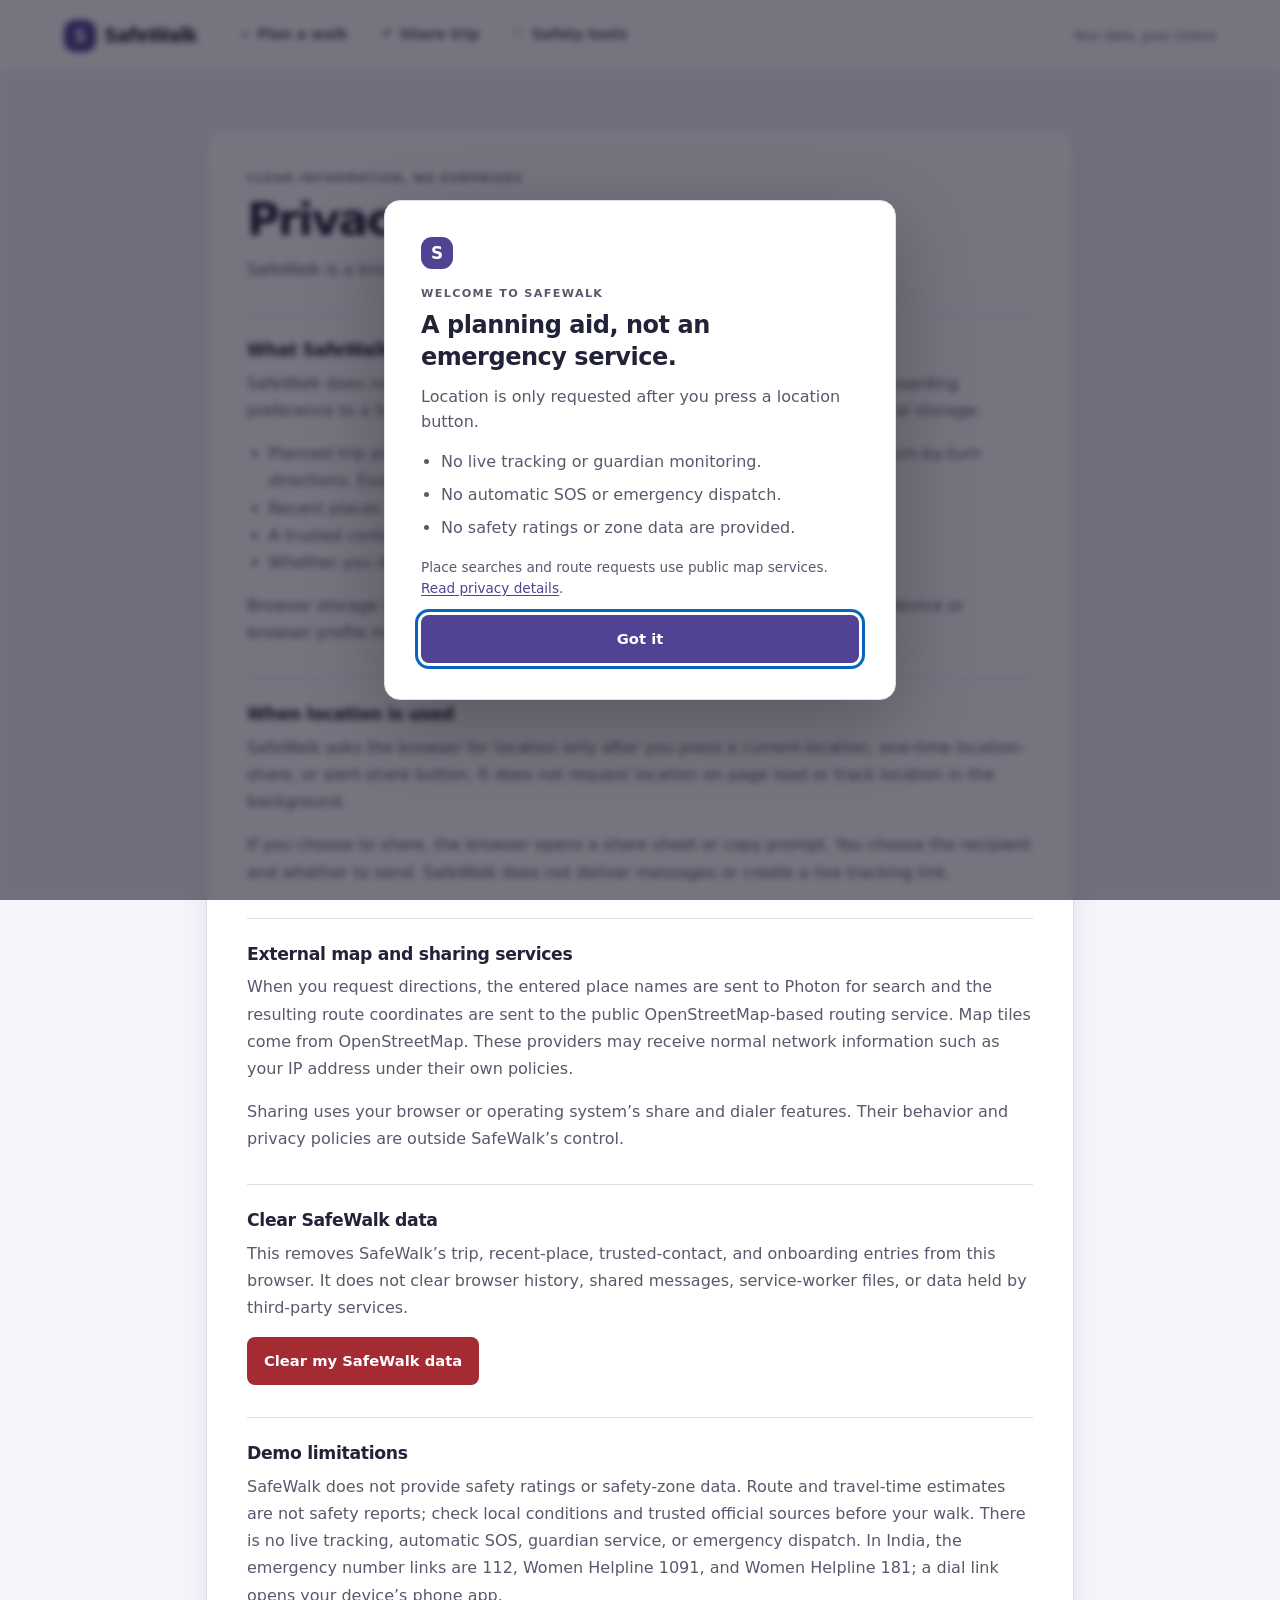
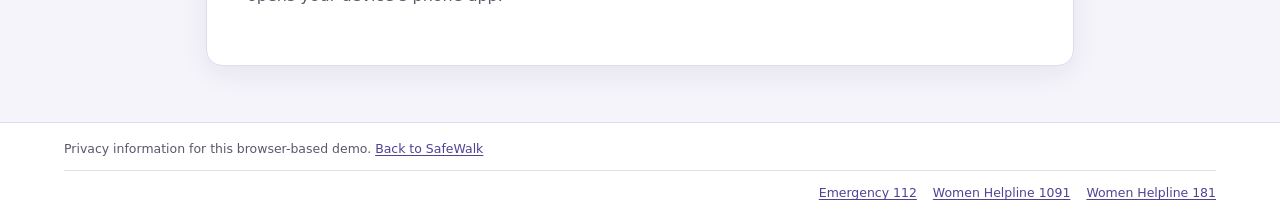
==== commit 483a998e: "little improvment" ====
--- a/privacy.html
+++ b/privacy.html
@@ -38,7 +38,7 @@
           <h2>What SafeWalk stores</h2>
           <p>SafeWalk does not send your saved trip, trusted contact, recent searches, or onboarding preference to a SafeWalk server. These items may be stored in this browser’s local storage:</p>
           <ul>
-            <li>Planned trip place names, distance, and walk estimate.</li>
+            <li>Planned trip place names, search text, distance, walking-time estimate, and turn-by-turn directions. Exact coordinates from a current-location route are not saved.</li>
             <li>Recent places you searched for.</li>
             <li>A trusted contact name and phone number, if you save one.</li>
             <li>Whether you dismissed the first-visit explanation.</li>
@@ -87,7 +87,7 @@
         <span class="brand-mark" aria-hidden="true">S</span><p class="eyebrow">WELCOME TO SAFEWALK</p>
         <h2>A planning aid, not an emergency service.</h2>
         <p>Location is only requested after you press a location button.</p>
-        <ul class="onboarding-list"><li>No live tracking or guardian monitoring.</li><li>No automatic SOS or emergency dispatch.</li><li>Zone indicators are illustrative demo data only.</li></ul>
+        <ul class="onboarding-list"><li>No live tracking or guardian monitoring.</li><li>No automatic SOS or emergency dispatch.</li><li>No safety ratings or zone data are provided.</li></ul>
         <p class="modal-privacy">Place searches and route requests use public map services. <a id="privacy-from-onboarding" href="privacy.html">Read privacy details</a>.</p>
         <button id="dismiss-onboarding" class="button button-primary full-button" type="button">Got it</button>
       </div>
--- a/css/style.css
+++ b/css/style.css
@@ -102,6 +102,16 @@
 .status.error { color: var(--danger); }
 
 .card { border: 1px solid var(--line); border-radius: var(--radius-lg); background: var(--surface); box-shadow: var(--shadow-card); }
+.place-choices { margin-top: var(--space-3); }
+.place-choices h2 { margin: 0 0 var(--space-1); font-size: 1rem; }
+.place-choices > p { margin-bottom: var(--space-3); color: var(--muted); font-size: .84rem; }
+.place-choice-group { min-width: 0; margin: var(--space-3) 0 0; padding: 0; border: 0; }
+.place-choice-group legend { margin-bottom: var(--space-2); font-size: .86rem; font-weight: 700; }
+.place-choice-list { display: grid; gap: var(--space-2); }
+.place-choice { display: flex; min-height: 44px; align-items: flex-start; gap: var(--space-2); padding: var(--space-2) var(--space-3); border: 1px solid var(--line); border-radius: var(--radius-sm); background: var(--surface); cursor: pointer; }
+.place-choice.selected { border-color: var(--primary); background: var(--primary-soft); }
+.place-choice input { flex: 0 0 auto; margin-top: .3rem; accent-color: var(--primary); }
+.place-choice span { overflow-wrap: anywhere; font-size: .84rem; }
 .route-result { margin-top: var(--space-4); padding: var(--space-5); }
 .result-heading { display: flex; align-items: center; justify-content: space-between; gap: var(--space-3); }
 .result-heading h2 { margin: 0; overflow-wrap: anywhere; font-size: 1.08rem; }
@@ -109,6 +119,13 @@
 .metric { display: grid; gap: var(--space-1); padding: var(--space-3); border-radius: var(--radius-sm); background: var(--surface-raised); }
 .metric-label { color: var(--muted); font-size: .76rem; }
 .metric strong { font-size: 1rem; }
+.muted-copy { color: var(--muted); font-size: .84rem; line-height: 1.6; }
+.directions { margin-top: var(--space-5); }
+.directions h3 { margin: 0 0 var(--space-2); font-size: 1rem; }
+.route-steps { display: grid; gap: var(--space-2); margin: 0; padding-left: 1.6rem; }
+.route-steps li { padding: var(--space-2) var(--space-3); border-radius: var(--radius-sm); background: var(--surface-raised); }
+.step-instruction { display: block; font-size: .86rem; }
+.step-distance { display: block; margin-top: var(--space-1); color: var(--muted); font-size: .76rem; }
 .disclaimer, .demo-note { margin: var(--space-3) 0 0; color: var(--muted); font-size: .78rem; line-height: 1.5; }
 .recent-searches { margin-top: var(--space-6); }
 .section-heading { display: flex; align-items: center; justify-content: space-between; }
@@ -135,6 +152,7 @@
 .card-inset { padding: var(--space-5); border: 1px solid var(--line); border-radius: var(--radius-md); background: var(--surface-raised); }
 .trip-details h2 { margin: var(--space-1) 0; overflow-wrap: anywhere; }
 .trip-details .metrics-row { margin-bottom: var(--space-2); }
+.trip-details .directions { margin-bottom: var(--space-4); }
 .muted-copy, .empty-state p, .location-share p, .safety-section > p, .emergency-card p, .notice { color: var(--muted); font-size: .9rem; line-height: 1.6; }
 .button-row { display: flex; flex-wrap: wrap; gap: var(--space-2); margin-top: var(--space-3); }
 .button-row .button { flex: 1 1 10rem; }
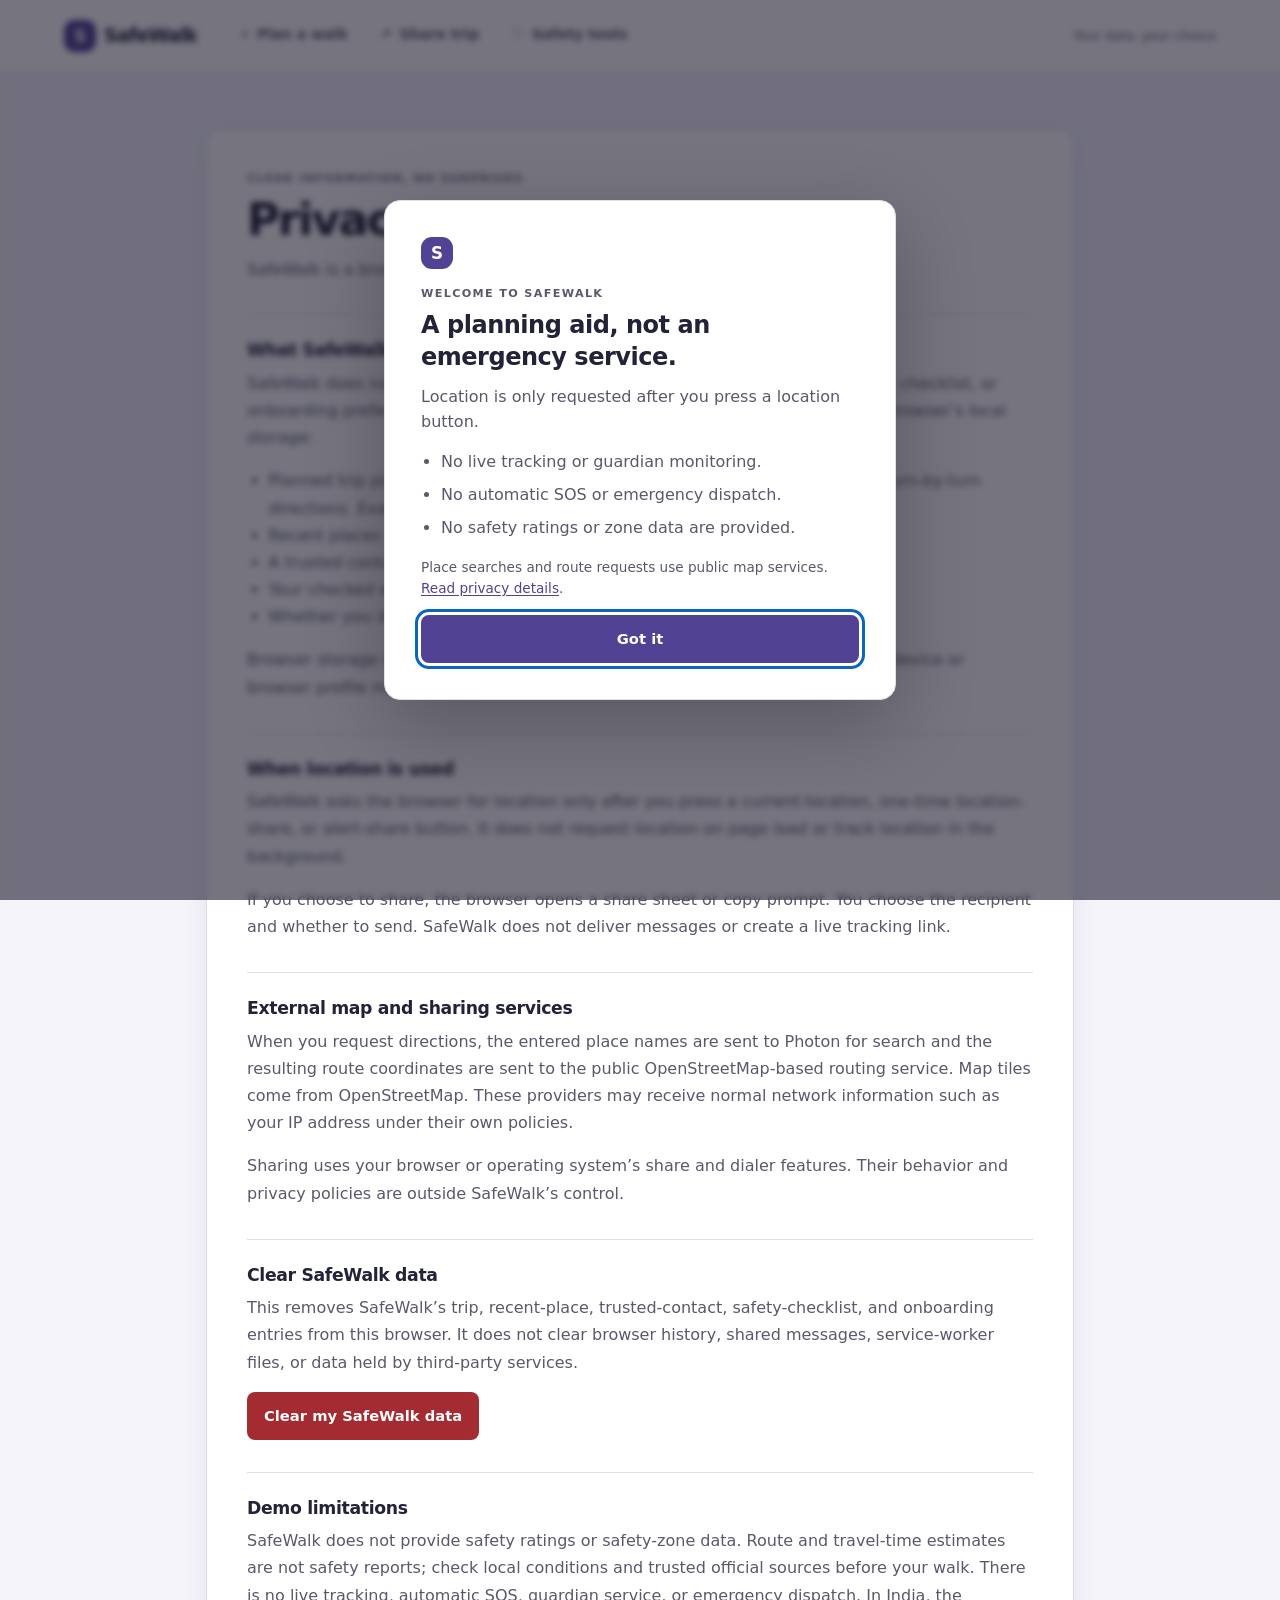
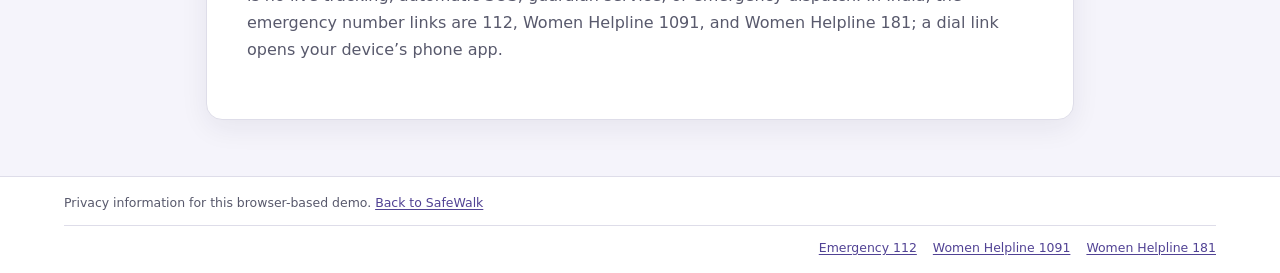
==== commit e9f2bb13: "saftu messure added" ====
--- a/privacy.html
+++ b/privacy.html
@@ -36,11 +36,12 @@
 
         <section class="privacy-section">
           <h2>What SafeWalk stores</h2>
-          <p>SafeWalk does not send your saved trip, trusted contact, recent searches, or onboarding preference to a SafeWalk server. These items may be stored in this browser’s local storage:</p>
+          <p>SafeWalk does not send your saved trip, trusted contact, recent searches, safety checklist, or onboarding preference to a SafeWalk server. These items may be stored in this browser’s local storage:</p>
           <ul>
             <li>Planned trip place names, search text, distance, walking-time estimate, and turn-by-turn directions. Exact coordinates from a current-location route are not saved.</li>
             <li>Recent places you searched for.</li>
             <li>A trusted contact name and phone number, if you save one.</li>
+            <li>Your checked walking safety checklist items, if you use the checklist.</li>
             <li>Whether you dismissed the first-visit explanation.</li>
           </ul>
           <p>Browser storage is not encrypted by SafeWalk. Other people with access to this device or browser profile may be able to view it.</p>
@@ -60,7 +61,7 @@
 
         <section class="privacy-section">
           <h2>Clear SafeWalk data</h2>
-          <p>This removes SafeWalk’s trip, recent-place, trusted-contact, and onboarding entries from this browser. It does not clear browser history, shared messages, service-worker files, or data held by third-party services.</p>
+          <p>This removes SafeWalk’s trip, recent-place, trusted-contact, safety-checklist, and onboarding entries from this browser. It does not clear browser history, shared messages, service-worker files, or data held by third-party services.</p>
           <button id="clear-data" class="button button-danger" type="button">Clear my SafeWalk data</button>
         </section>
 
--- a/css/style.css
+++ b/css/style.css
@@ -169,6 +169,15 @@
 .safety-section, .privacy-section { margin-top: var(--space-8); padding-top: var(--space-6); border-top: 1px solid var(--line); }
 .safety-section h2, .privacy-section h2 { margin-bottom: var(--space-2); font-size: 1.08rem; }
 .safety-section > p { margin-bottom: var(--space-3); }
+.checklist-header { display: flex; align-items: flex-start; justify-content: space-between; gap: var(--space-3); }
+.checklist-header h2 { margin-bottom: var(--space-1); }
+.checklist-header p { margin: 0; color: var(--muted); font-size: .88rem; line-height: 1.6; }
+.checklist-progress { display: block; width: 100%; height: .7rem; margin: var(--space-4) 0 var(--space-2); accent-color: var(--accent); }
+.checklist-group { display: grid; gap: var(--space-2); min-width: 0; margin: var(--space-5) 0 0; padding: 0; border: 0; }
+.checklist-group legend { margin-bottom: var(--space-2); font-size: .98rem; font-weight: 750; }
+.checklist-item { display: flex; align-items: flex-start; gap: var(--space-3); padding: var(--space-3); border: 1px solid var(--line); border-radius: var(--radius-sm); background: var(--surface-raised); cursor: pointer; }
+.checklist-item input { width: 1.2rem; height: 1.2rem; flex: 0 0 auto; margin: .1rem 0 0; accent-color: var(--accent); }
+.checklist-item span { font-size: .88rem; line-height: 1.5; }
 .stack-form { display: grid; gap: var(--space-2); }
 .stack-form label { margin: var(--space-2) 0 0; }
 .stack-form input, .safety-section input, .safety-section textarea { width: 100%; min-height: 48px; padding: var(--space-3); border: 1px solid var(--line); border-radius: var(--radius-sm); color: var(--text); background: var(--surface); }
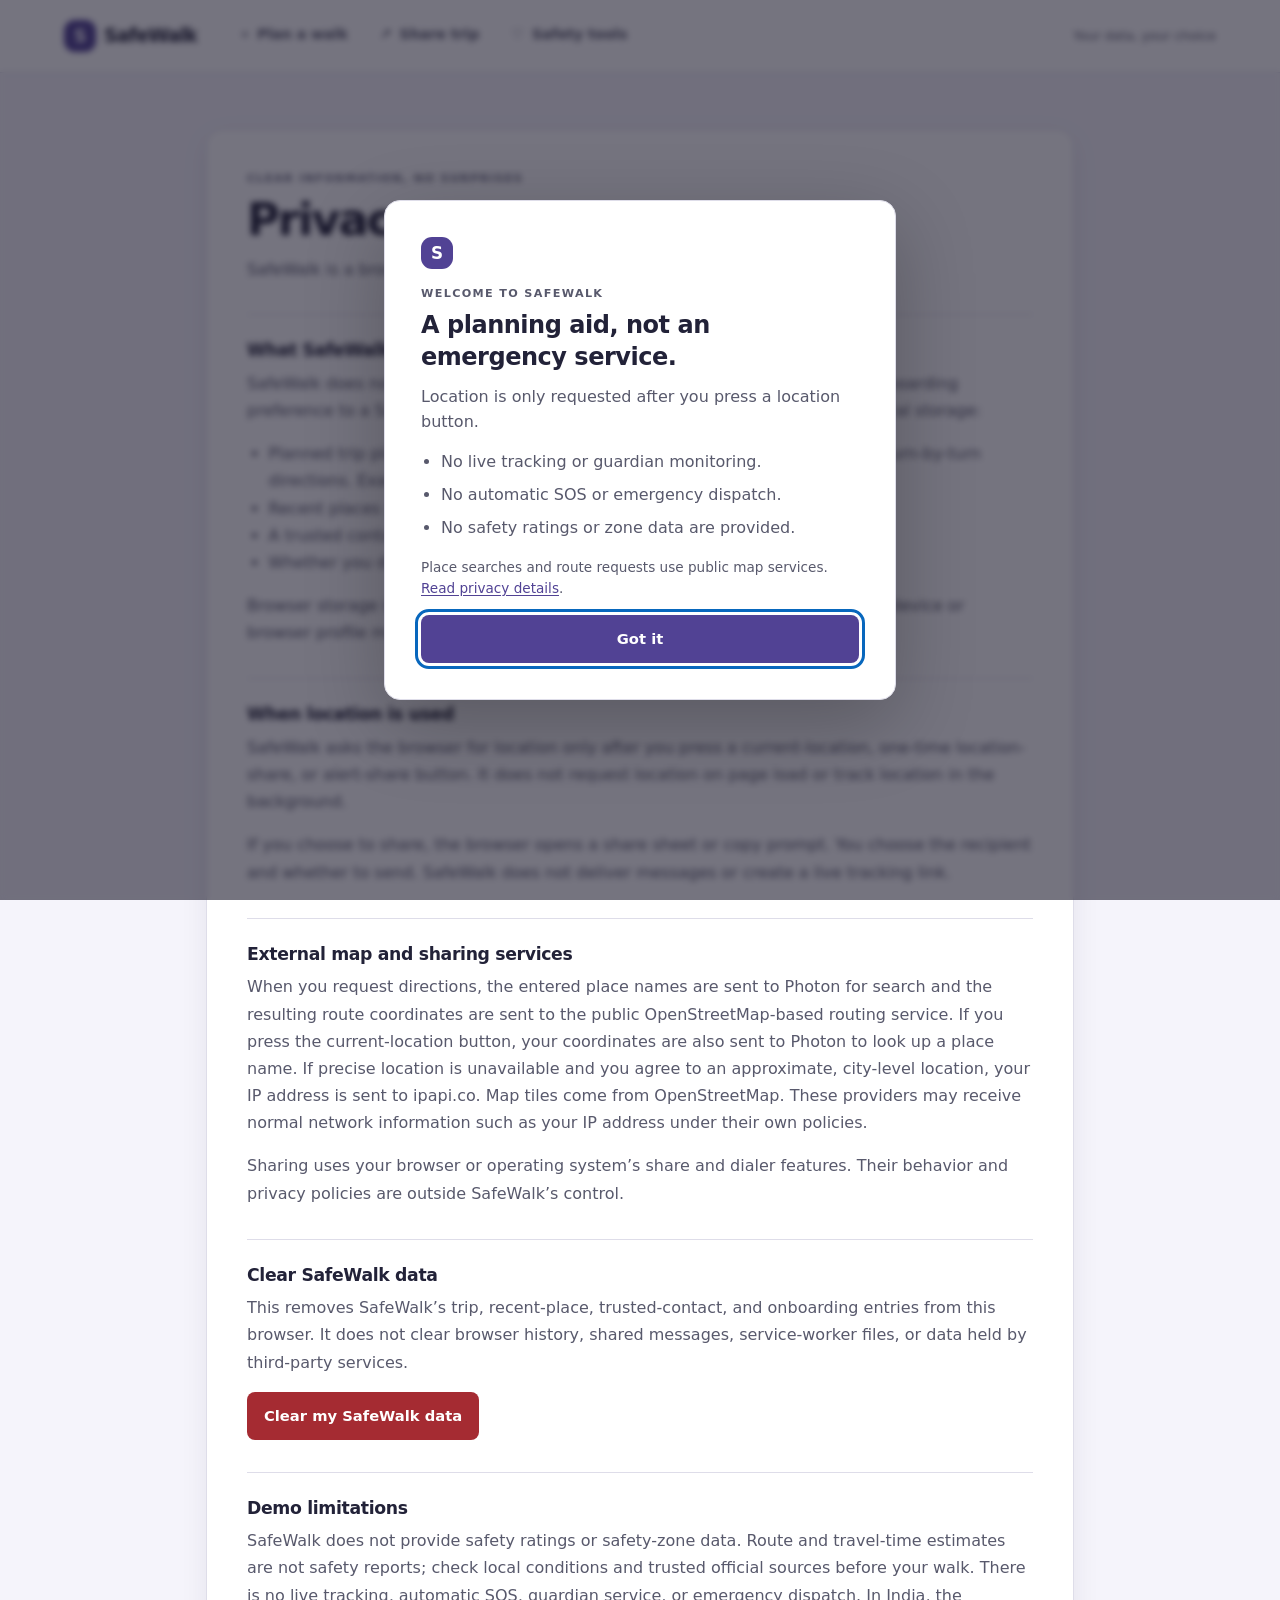
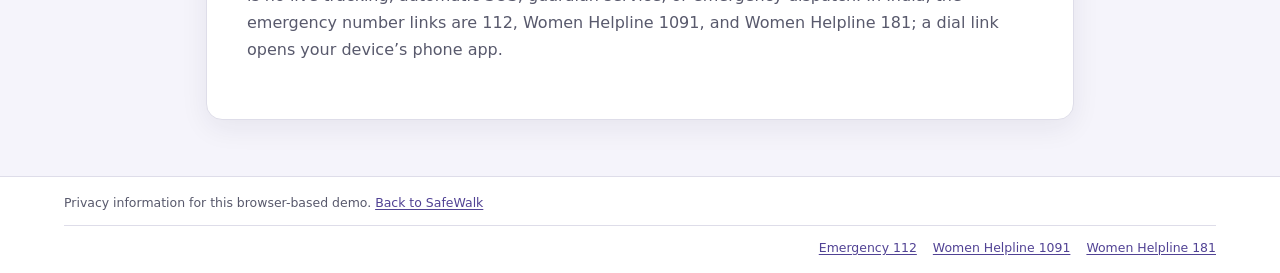
==== commit 6b441c0c: "Improve current location lookup Co-authored-by: Copilot <223556219+Copilot@users.noreply.github.com>" ====
--- a/privacy.html
+++ b/privacy.html
@@ -36,12 +36,11 @@
 
         <section class="privacy-section">
           <h2>What SafeWalk stores</h2>
-          <p>SafeWalk does not send your saved trip, trusted contact, recent searches, safety checklist, or onboarding preference to a SafeWalk server. These items may be stored in this browser’s local storage:</p>
+          <p>SafeWalk does not send your saved trip, trusted contact, recent searches, or onboarding preference to a SafeWalk server. These items may be stored in this browser’s local storage:</p>
           <ul>
             <li>Planned trip place names, search text, distance, walking-time estimate, and turn-by-turn directions. Exact coordinates from a current-location route are not saved.</li>
             <li>Recent places you searched for.</li>
             <li>A trusted contact name and phone number, if you save one.</li>
-            <li>Your checked walking safety checklist items, if you use the checklist.</li>
             <li>Whether you dismissed the first-visit explanation.</li>
           </ul>
           <p>Browser storage is not encrypted by SafeWalk. Other people with access to this device or browser profile may be able to view it.</p>
@@ -55,13 +54,13 @@
 
         <section class="privacy-section">
           <h2>External map and sharing services</h2>
-          <p>When you request directions, the entered place names are sent to Photon for search and the resulting route coordinates are sent to the public OpenStreetMap-based routing service. Map tiles come from OpenStreetMap. These providers may receive normal network information such as your IP address under their own policies.</p>
+          <p>When you request directions, the entered place names are sent to Photon for search and the resulting route coordinates are sent to the public OpenStreetMap-based routing service. If you press the current-location button, your coordinates are also sent to Photon to look up a place name. If precise location is unavailable and you agree to an approximate, city-level location, your IP address is sent to ipapi.co. Map tiles come from OpenStreetMap. These providers may receive normal network information such as your IP address under their own policies.</p>
           <p>Sharing uses your browser or operating system’s share and dialer features. Their behavior and privacy policies are outside SafeWalk’s control.</p>
         </section>
 
         <section class="privacy-section">
           <h2>Clear SafeWalk data</h2>
-          <p>This removes SafeWalk’s trip, recent-place, trusted-contact, safety-checklist, and onboarding entries from this browser. It does not clear browser history, shared messages, service-worker files, or data held by third-party services.</p>
+          <p>This removes SafeWalk’s trip, recent-place, trusted-contact, and onboarding entries from this browser. It does not clear browser history, shared messages, service-worker files, or data held by third-party services.</p>
           <button id="clear-data" class="button button-danger" type="button">Clear my SafeWalk data</button>
         </section>
 
--- a/css/style.css
+++ b/css/style.css
@@ -126,6 +126,12 @@
 .route-steps li { padding: var(--space-2) var(--space-3); border-radius: var(--radius-sm); background: var(--surface-raised); }
 .step-instruction { display: block; font-size: .86rem; }
 .step-distance { display: block; margin-top: var(--space-1); color: var(--muted); font-size: .76rem; }
+.route-options-heading { margin: var(--space-4) 0 var(--space-2); font-size: .95rem; }
+.route-options { display: grid; gap: var(--space-2); }
+.route-option { display: flex; width: 100%; min-height: 3.5rem; align-items: center; padding: var(--space-3); border: 1px solid var(--line); border-radius: var(--radius-sm); color: var(--text); background: var(--surface); text-align: left; cursor: pointer; }
+.route-option[aria-pressed="true"] { border-color: var(--primary); box-shadow: 0 0 0 2px color-mix(in srgb, var(--primary) 16%, transparent); }
+.route-option span { display: grid; gap: var(--space-1); }
+.route-option small { color: var(--muted); font-size: .8rem; }
 .disclaimer, .demo-note { margin: var(--space-3) 0 0; color: var(--muted); font-size: .78rem; line-height: 1.5; }
 .recent-searches { margin-top: var(--space-6); }
 .section-heading { display: flex; align-items: center; justify-content: space-between; }
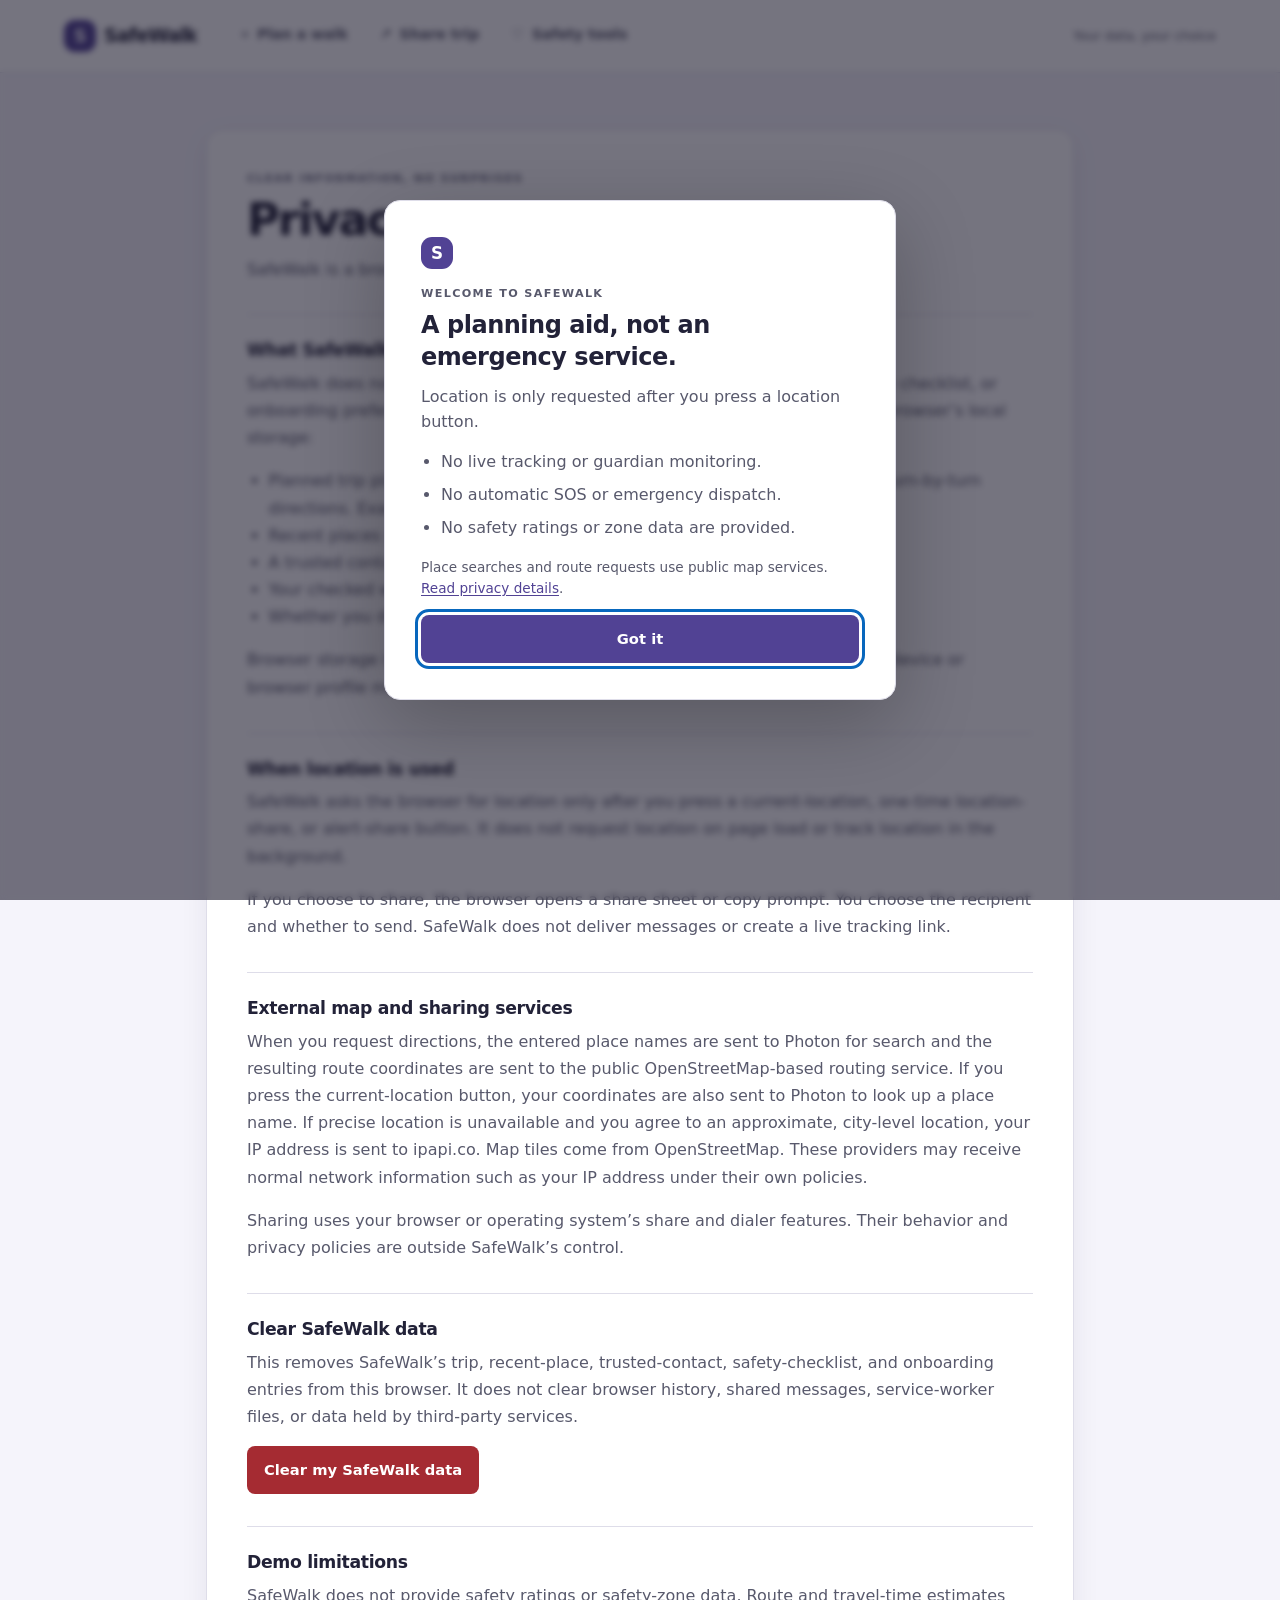
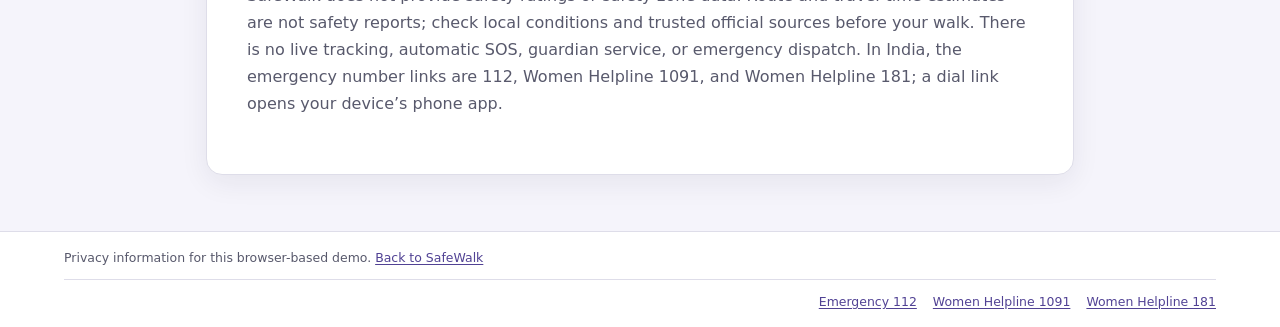
==== commit 1a328cd4: "Merge current-location improvements Co-authored-by: Copilot <223556219+Copilot@users.noreply.github." ====
--- a/privacy.html
+++ b/privacy.html
@@ -36,11 +36,12 @@
 
         <section class="privacy-section">
           <h2>What SafeWalk stores</h2>
-          <p>SafeWalk does not send your saved trip, trusted contact, recent searches, or onboarding preference to a SafeWalk server. These items may be stored in this browser’s local storage:</p>
+          <p>SafeWalk does not send your saved trip, trusted contact, recent searches, safety checklist, or onboarding preference to a SafeWalk server. These items may be stored in this browser’s local storage:</p>
           <ul>
             <li>Planned trip place names, search text, distance, walking-time estimate, and turn-by-turn directions. Exact coordinates from a current-location route are not saved.</li>
             <li>Recent places you searched for.</li>
             <li>A trusted contact name and phone number, if you save one.</li>
+            <li>Your checked walking safety checklist items, if you use the checklist.</li>
             <li>Whether you dismissed the first-visit explanation.</li>
           </ul>
           <p>Browser storage is not encrypted by SafeWalk. Other people with access to this device or browser profile may be able to view it.</p>
@@ -60,7 +61,7 @@
 
         <section class="privacy-section">
           <h2>Clear SafeWalk data</h2>
-          <p>This removes SafeWalk’s trip, recent-place, trusted-contact, and onboarding entries from this browser. It does not clear browser history, shared messages, service-worker files, or data held by third-party services.</p>
+          <p>This removes SafeWalk’s trip, recent-place, trusted-contact, safety-checklist, and onboarding entries from this browser. It does not clear browser history, shared messages, service-worker files, or data held by third-party services.</p>
           <button id="clear-data" class="button button-danger" type="button">Clear my SafeWalk data</button>
         </section>
 
--- a/css/style.css
+++ b/css/style.css
@@ -60,6 +60,9 @@
 .skip-link:focus { transform: translateY(0); }
 
 .site-header { position: sticky; z-index: 50; top: 0; display: flex; min-height: 4.5rem; align-items: center; gap: var(--space-8); padding: 0 clamp(1rem, 5vw, 5.5rem); border-bottom: 1px solid var(--line); background: var(--surface); }
+.language-picker { display: inline-flex; min-height: 44px; align-items: center; margin-left: var(--space-2); }
+.language-picker select { min-height: 40px; padding: 0 var(--space-2); border: 1px solid var(--line); border-radius: var(--radius-sm); color: var(--text); background: var(--surface); font: inherit; font-size: .82rem; }
+.sr-only { position: absolute; width: 1px; height: 1px; padding: 0; overflow: hidden; clip: rect(0, 0, 0, 0); white-space: nowrap; border: 0; }
 .brand { display: inline-flex; min-height: 44px; align-items: center; gap: var(--space-2); color: var(--text); font-size: 1.18rem; font-weight: 800; letter-spacing: -.04em; text-decoration: none; }
 .brand:hover { color: var(--text); }
 .brand-mark { display: inline-grid; width: 2rem; height: 2rem; flex: 0 0 auto; place-items: center; border-radius: 11px; color: #fff; background: var(--primary); font-size: 1.05rem; font-weight: 800; }
@@ -139,6 +142,8 @@
 .recent-list { display: grid; gap: var(--space-2); margin: var(--space-2) 0 0; padding: 0; list-style: none; }
 .recent-list button { width: 100%; min-height: 44px; padding: var(--space-2) var(--space-3); border: 1px solid var(--line); border-radius: var(--radius-sm); color: var(--text); background: var(--surface); text-align: left; cursor: pointer; }
 .recent-list button:hover { border-color: var(--primary); background: var(--primary-soft); }
+.route-export-actions { margin-top: var(--space-3); }
+.route-export-actions .button { flex: 1 1 9rem; }
 .attribution { margin: var(--space-5) 0 0; color: var(--muted); font-size: .75rem; line-height: 1.6; }
 .attribution a { color: var(--primary); }
 
@@ -270,6 +275,8 @@
   .site-header { position: relative; min-height: 4rem; justify-content: space-between; padding: 0 var(--space-4); }
   .primary-nav { display: none; }
   .header-privacy { margin-left: auto; font-size: .76rem; }
+  .language-picker { margin-left: 0; }
+  .language-picker select { max-width: 6rem; font-size: .74rem; }
   .app-shell { display: flex; flex-direction: column; gap: var(--space-5); padding: var(--space-6) var(--space-4); }
   .planner { width: 100%; }
   .map-panel { position: relative; top: auto; width: 100%; min-height: 25rem; }
@@ -295,3 +302,39 @@
 @media (prefers-reduced-motion: reduce) {
   *, *::before, *::after { scroll-behavior: auto !important; animation-duration: .01ms !important; animation-iteration-count: 1 !important; transition-duration: .01ms !important; }
 }
+
+@media print {
+  body[data-print-route] * { visibility: hidden !important; }
+  body[data-print-route="route-result"] #route-result,
+  body[data-print-route="route-result"] #route-result *,
+  body[data-print-route="trip-details"] #trip-details,
+  body[data-print-route="trip-details"] #trip-details * {
+    visibility: visible !important;
+  }
+  body[data-print-route="route-result"] #route-result,
+  body[data-print-route="trip-details"] #trip-details {
+    position: absolute;
+    inset: 0 auto auto 0;
+    width: 100%;
+    padding: 0;
+    border: 0;
+    box-shadow: none;
+    color: #000;
+    background: #fff;
+  }
+  body[data-print-route] .route-export-actions,
+  body[data-print-route] #share-route,
+  body[data-print-route] #edit-route,
+  body[data-print-route] #start-trip,
+  body[data-print-route] #edit-saved-route,
+  body[data-print-route] #share-trip,
+  body[data-print-route] #stop-trip {
+    display: none !important;
+  }
+  body[data-print-route] .route-steps li,
+  body[data-print-route] .metric {
+    break-inside: avoid;
+    color: #000;
+    background: #fff;
+  }
+}
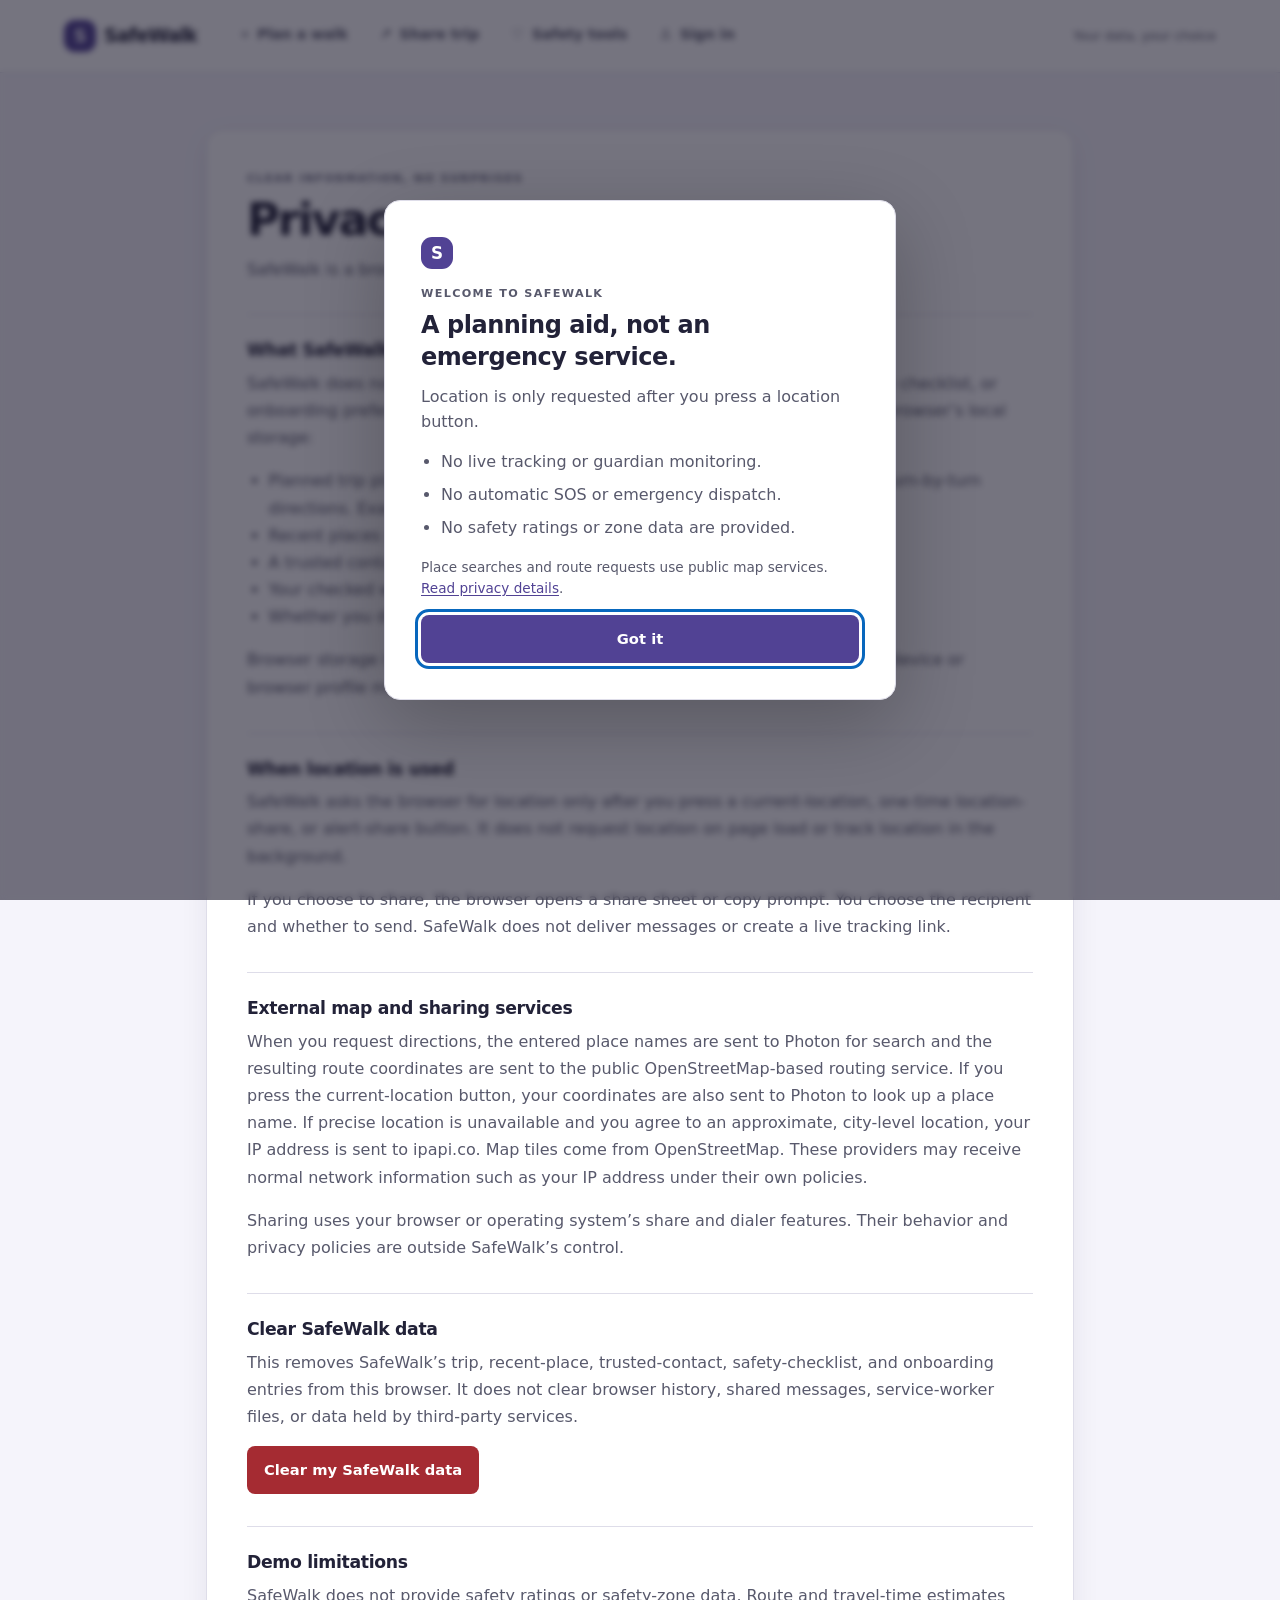
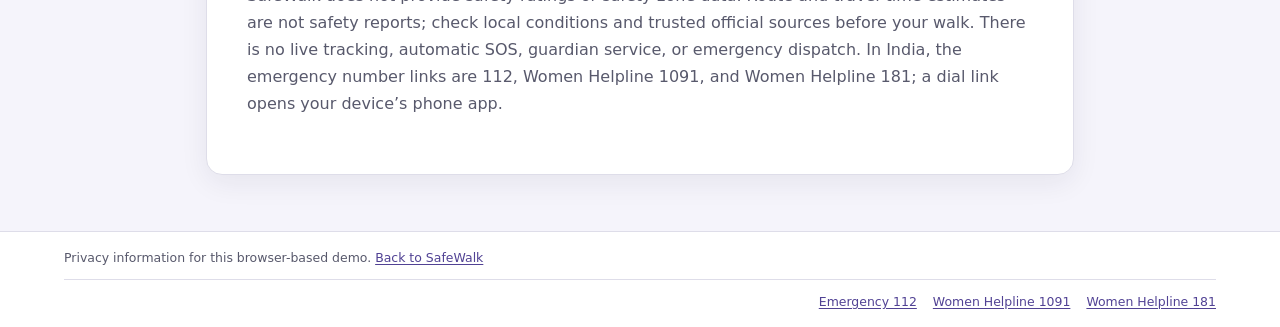
==== commit d94f4d5b: "Add demo login and user home Co-authored-by: Copilot <223556219+Copilot@users.noreply.github.com>" ====
--- a/privacy.html
+++ b/privacy.html
@@ -24,6 +24,7 @@
         <a class="nav-link" href="index.html"><span aria-hidden="true">⌖</span> Plan a walk</a>
         <a class="nav-link" href="track.html"><span aria-hidden="true">↗</span> Share trip</a>
         <a class="nav-link" href="safety.html"><span aria-hidden="true">♡</span> Safety tools</a>
+        <a class="nav-link" href="login.html"><span aria-hidden="true">♙</span> Sign in</a>
       </nav>
       <span class="header-privacy">Your data, your choice</span>
     </header>
@@ -81,6 +82,7 @@
       <a href="track.html"><span aria-hidden="true">↗</span>Share</a>
       <a href="safety.html"><span aria-hidden="true">♡</span>Safety</a>
       <a aria-current="page" href="privacy.html"><span aria-hidden="true">◉</span>Privacy</a>
+      <a href="login.html"><span aria-hidden="true">♙</span>Sign in</a>
     </nav>
     <div id="app-toast" class="toast" role="status" aria-live="polite" aria-atomic="true" hidden></div>
     <dialog id="onboarding-dialog" class="modal">
--- a/css/style.css
+++ b/css/style.css
@@ -194,7 +194,33 @@
 .stack-form input, .safety-section input, .safety-section textarea { width: 100%; min-height: 48px; padding: var(--space-3); border: 1px solid var(--line); border-radius: var(--radius-sm); color: var(--text); background: var(--surface); }
 .safety-section textarea { min-height: 7rem; resize: vertical; }
 .stack-form input:focus-visible, .safety-section input:focus-visible, .safety-section textarea:focus-visible { outline: 3px solid var(--focus); outline-offset: 2px; }
+.login-shell { display: grid; width: min(100%, 560px); flex: 1 0 auto; place-items: center; margin: 0 auto; padding: clamp(1.5rem, 5vw, 3.5rem) var(--space-4); }
+.login-card { width: 100%; padding: clamp(1.25rem, 5vw, 2.5rem); }
+.login-mark { margin-bottom: var(--space-5); }
+.login-card h1 { font-size: clamp(1.8rem, 5vw, 2.4rem); }
+.login-demo-note { margin: var(--space-5) 0; padding: var(--space-4); border-left: 4px solid var(--accent); border-radius: var(--radius-sm); color: var(--muted); background: var(--surface-raised); font-size: .86rem; line-height: 1.6; }
+.login-demo-note strong { display: block; margin-bottom: var(--space-1); color: var(--text); }
+.login-demo-note p { margin: 0; }
+.login-form { display: grid; gap: var(--space-2); }
+.login-form label { margin-top: var(--space-2); font-size: .88rem; font-weight: 700; }
+.login-form input { width: 100%; min-height: 48px; padding: var(--space-3); border: 1px solid var(--line); border-radius: var(--radius-sm); color: var(--text); background: var(--surface); }
+.login-form input:focus-visible { outline: 3px solid var(--focus); outline-offset: 2px; }
+.login-form .full-button { margin-top: var(--space-3); }
+.login-return { margin: var(--space-5) 0 0; color: var(--muted); font-size: .88rem; text-align: center; }
 .field-help { margin: 0; color: var(--muted); font-size: .78rem; }
+.home-shell { display: grid; align-content: start; gap: var(--space-5); }
+.home-welcome { display: flex; align-items: center; justify-content: space-between; gap: var(--space-5); padding: clamp(1.25rem, 5vw, 2.5rem); }
+.home-welcome h1 { margin-bottom: var(--space-3); }
+.home-welcome .intro { max-width: 42rem; margin-bottom: 0; }
+.home-actions { display: grid; grid-template-columns: repeat(3, minmax(0, 1fr)); gap: var(--space-4); }
+.home-action { display: flex; min-height: 15rem; flex-direction: column; align-items: flex-start; padding: var(--space-5); color: var(--text); text-decoration: none; transition: transform 180ms ease, border-color 180ms ease; }
+.home-action:hover { transform: translateY(-2px); border-color: var(--primary); color: var(--text); }
+.home-action h2 { margin: 0 0 var(--space-2); }
+.home-action p { margin-bottom: var(--space-4); color: var(--muted); font-size: .9rem; }
+.home-action-link { display: flex; min-height: 44px; align-items: center; gap: var(--space-2); margin-top: auto; color: var(--primary); font-size: .88rem; font-weight: 700; }
+.home-saved-trip { display: flex; align-items: center; justify-content: space-between; gap: var(--space-4); padding: var(--space-5); }
+.home-saved-trip h2 { margin-bottom: var(--space-1); }
+.home-saved-trip p { margin: 0; }
 .saved-contact { display: flex; align-items: center; justify-content: space-between; gap: var(--space-3); margin-top: var(--space-4); padding: var(--space-3); border: 1px solid var(--line); border-radius: var(--radius-sm); background: var(--surface-raised); }
 .saved-contact span { display: grid; gap: var(--space-1); overflow-wrap: anywhere; }
 .saved-contact small { color: var(--muted); }
@@ -283,10 +309,13 @@
   #map, .map-placeholder { height: 25rem; min-height: 25rem; }
   .feature-shell { padding: var(--space-6) var(--space-4); }
   .feature-card { padding: var(--space-5); }
+  .home-welcome, .home-saved-trip { align-items: stretch; flex-direction: column; }
+  .home-actions { grid-template-columns: 1fr; }
+  .home-action { min-height: auto; }
   .emergency-card { align-items: stretch; flex-direction: column; }
   .emergency-button { width: 100%; }
   .site-footer { padding-bottom: calc(var(--space-5) + 4.5rem + env(safe-area-inset-bottom)); }
-  .mobile-nav { position: fixed; z-index: 100; right: 0; bottom: 0; left: 0; display: grid; grid-template-columns: repeat(4, 1fr); padding: var(--space-1) var(--space-2) calc(var(--space-1) + env(safe-area-inset-bottom)); border-top: 1px solid var(--line); background: var(--surface); }
+  .mobile-nav { position: fixed; z-index: 100; right: 0; bottom: 0; left: 0; display: grid; grid-template-columns: repeat(5, minmax(0, 1fr)); padding: var(--space-1) var(--space-2) calc(var(--space-1) + env(safe-area-inset-bottom)); border-top: 1px solid var(--line); background: var(--surface); }
   .mobile-nav a { display: flex; min-height: 3.5rem; flex-direction: column; align-items: center; justify-content: center; gap: 1px; border-radius: var(--radius-sm); color: var(--muted); font-size: .7rem; font-weight: 650; text-decoration: none; }
   .mobile-nav a span { font-size: 1.15rem; line-height: 1.2; }
   .mobile-nav a[aria-current="page"] { color: var(--primary); background: var(--primary-soft); }
